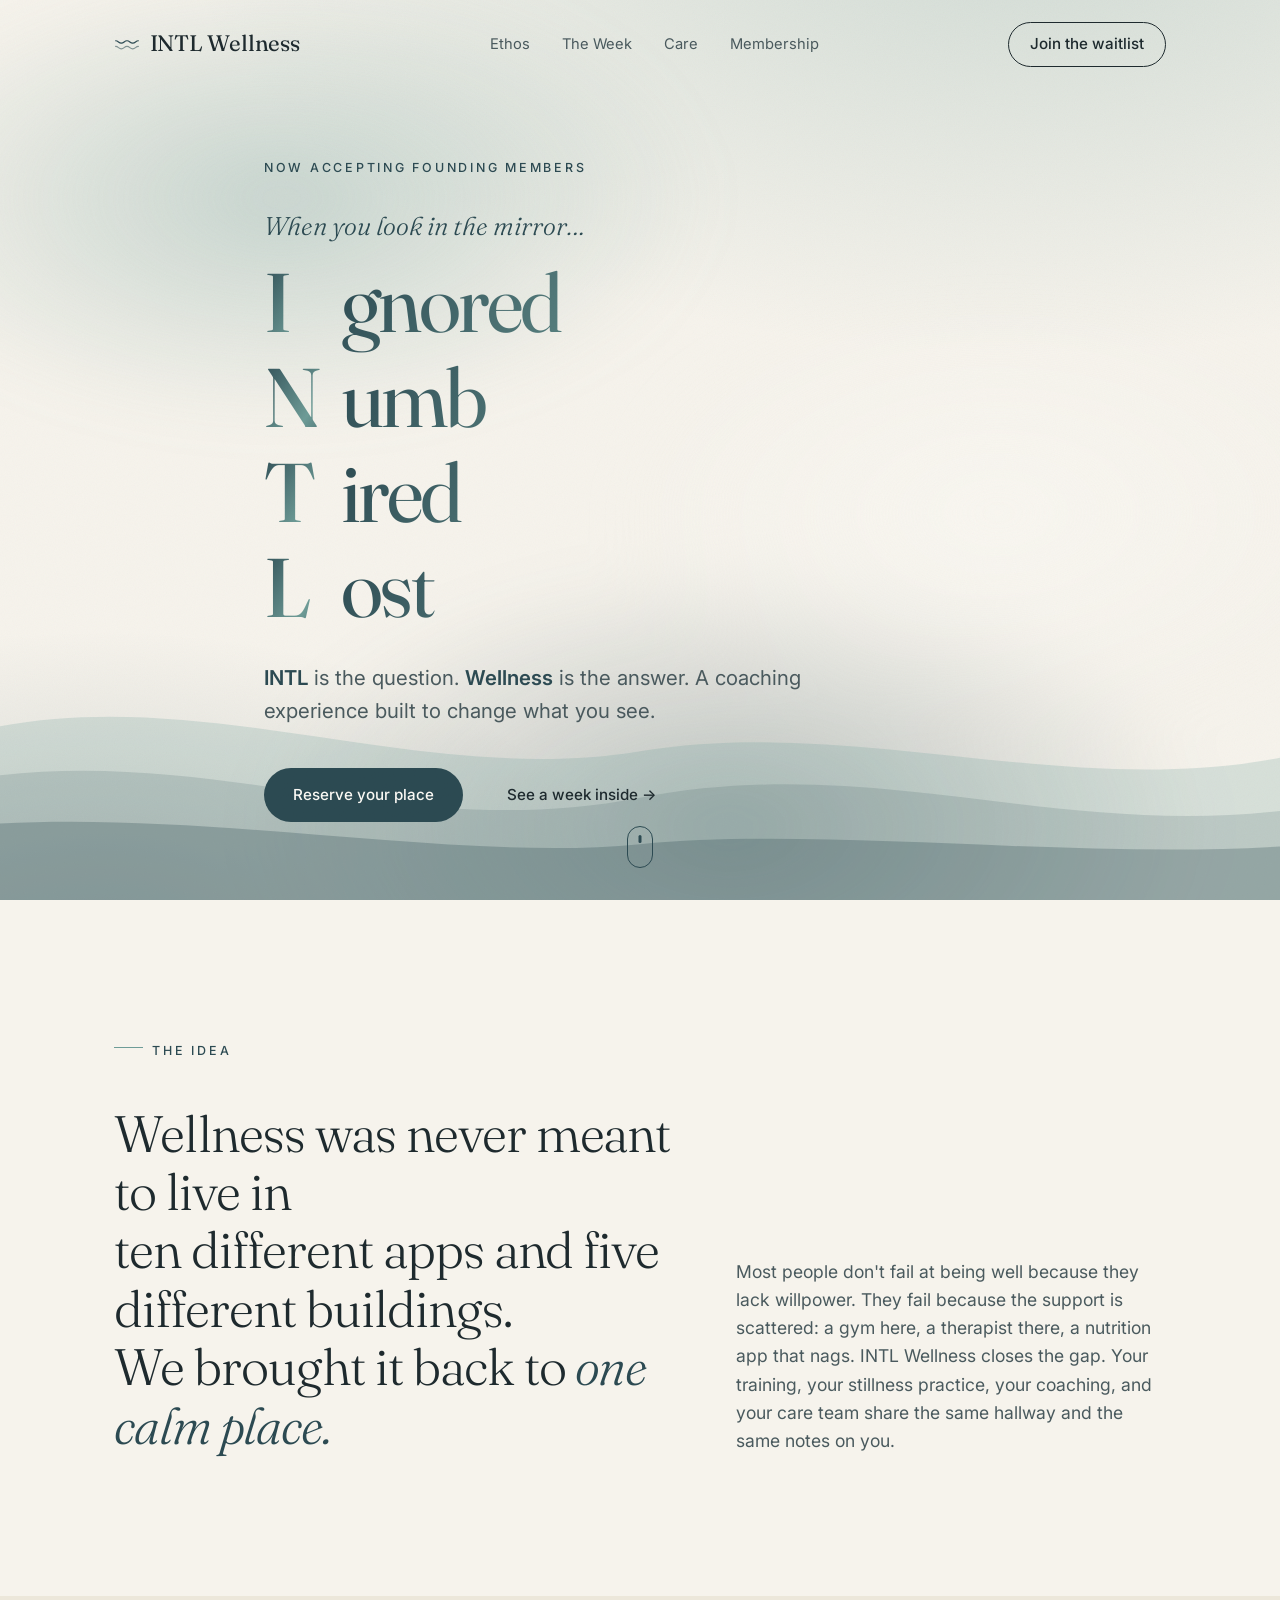
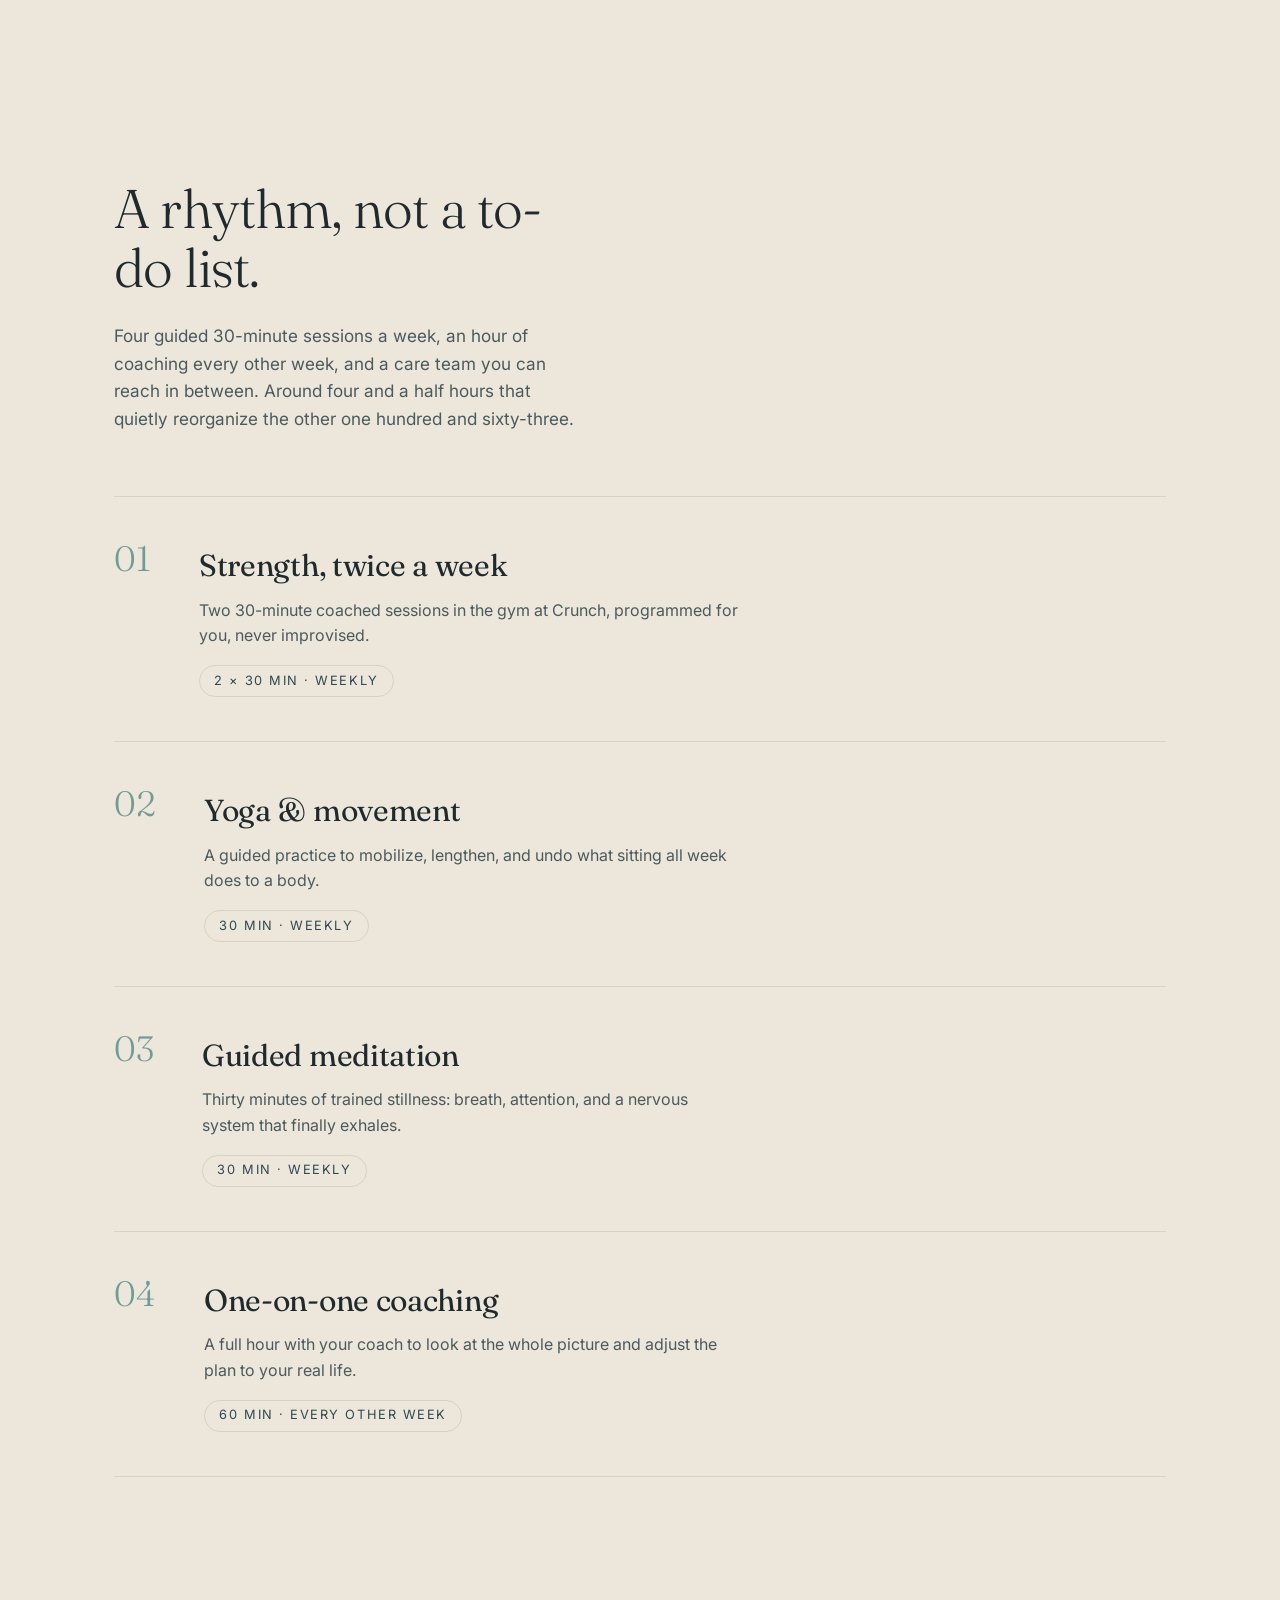
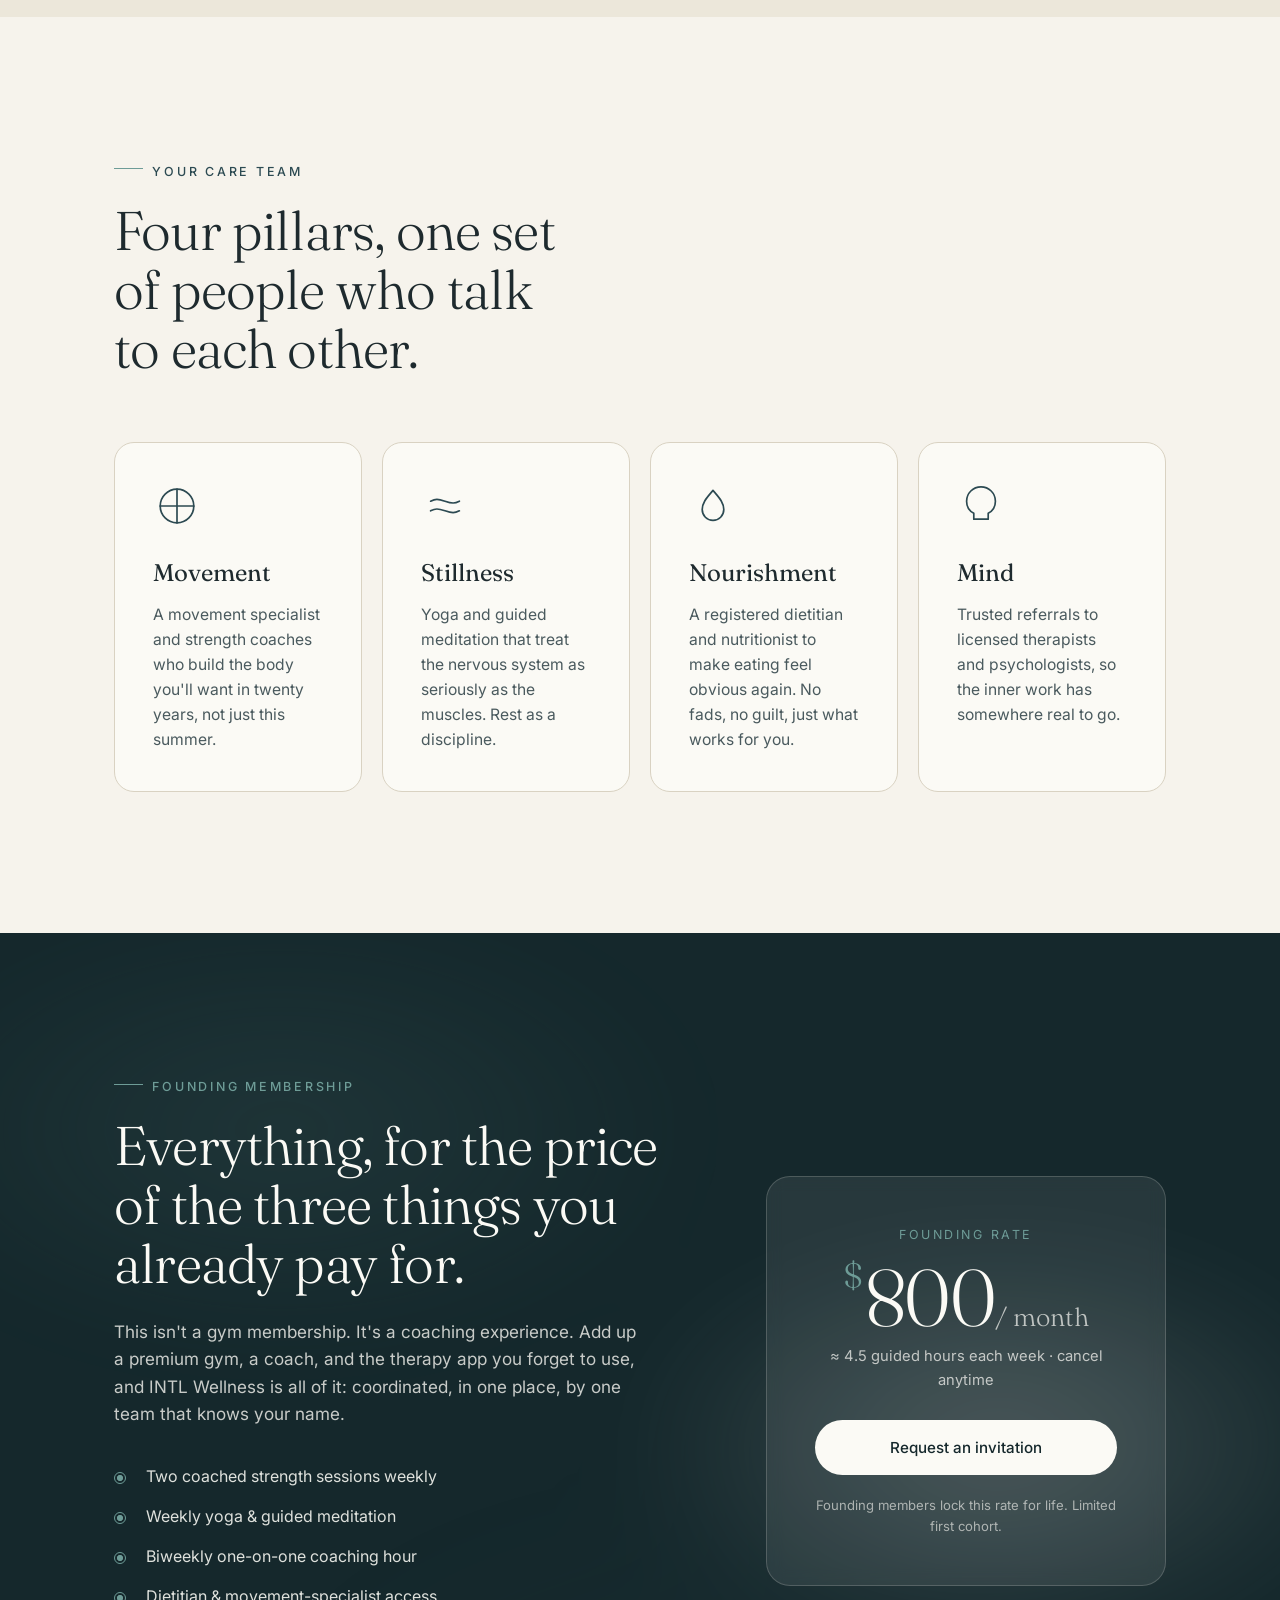
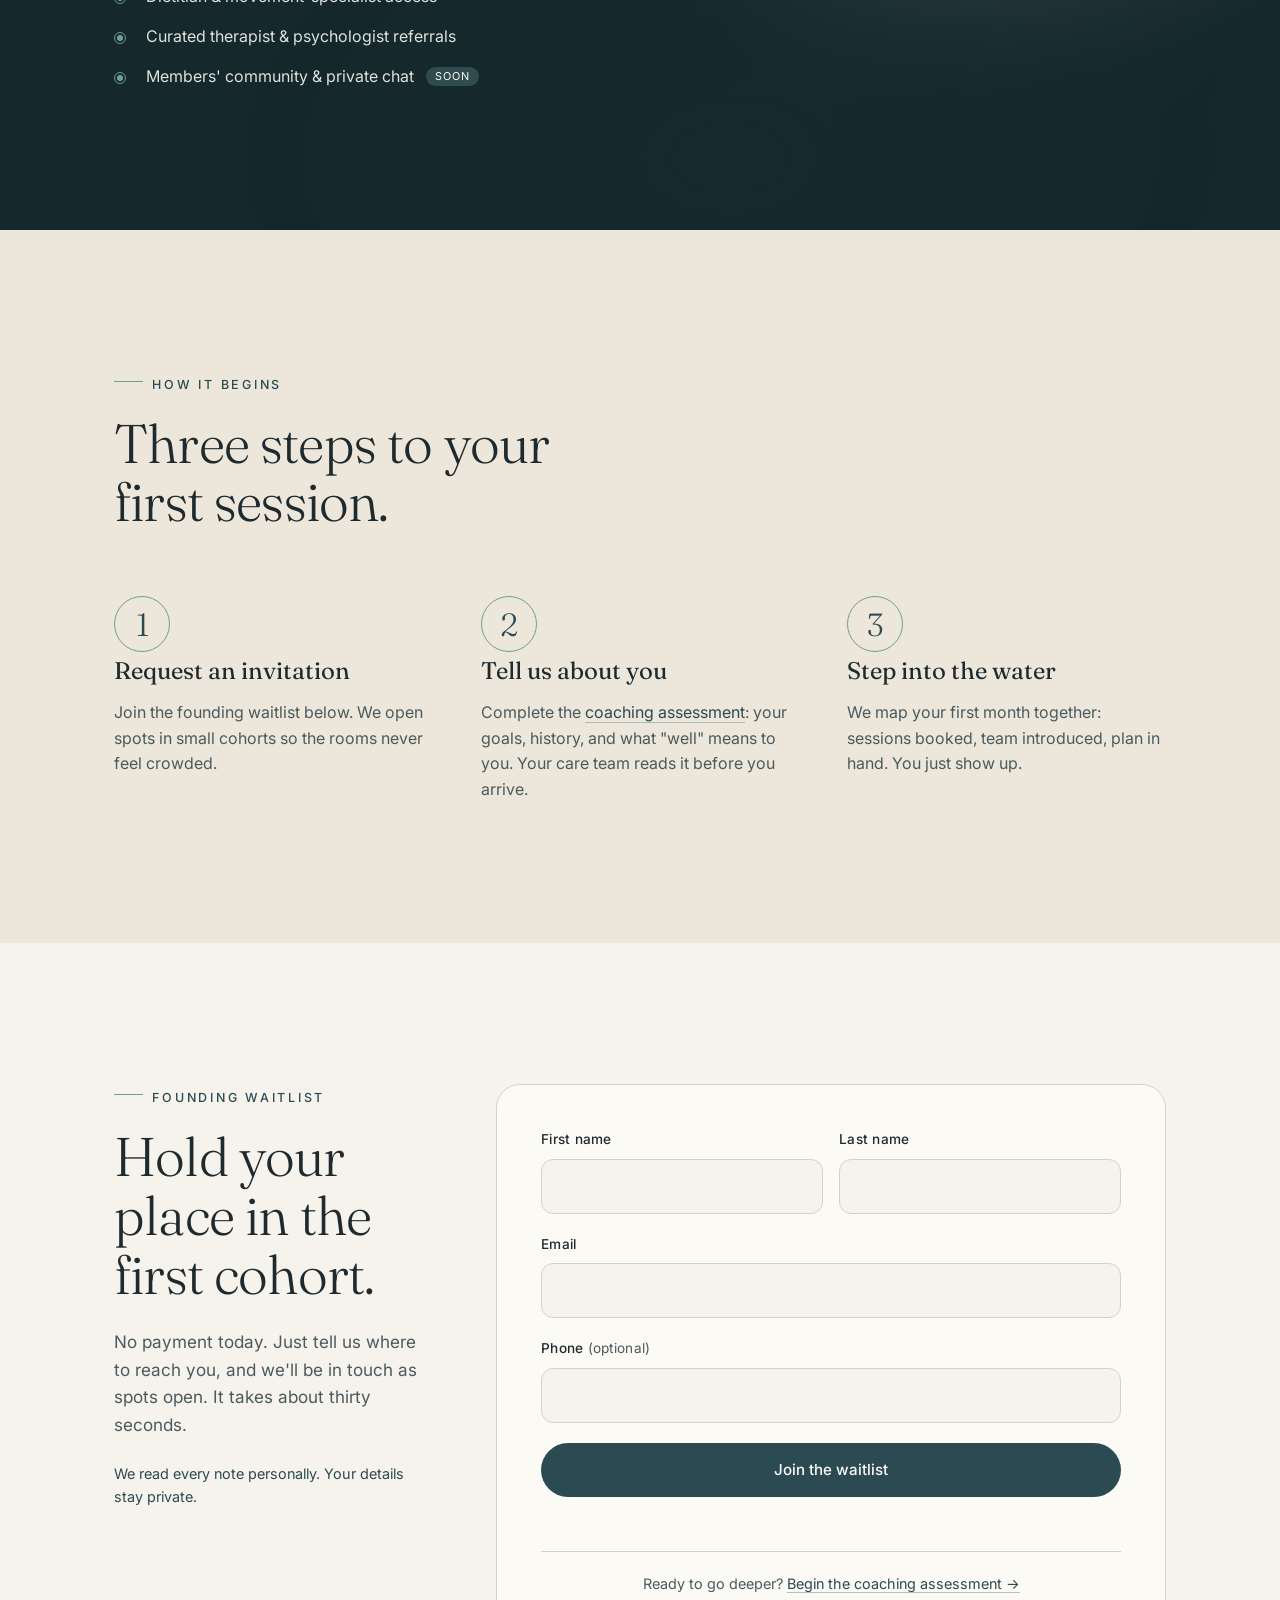
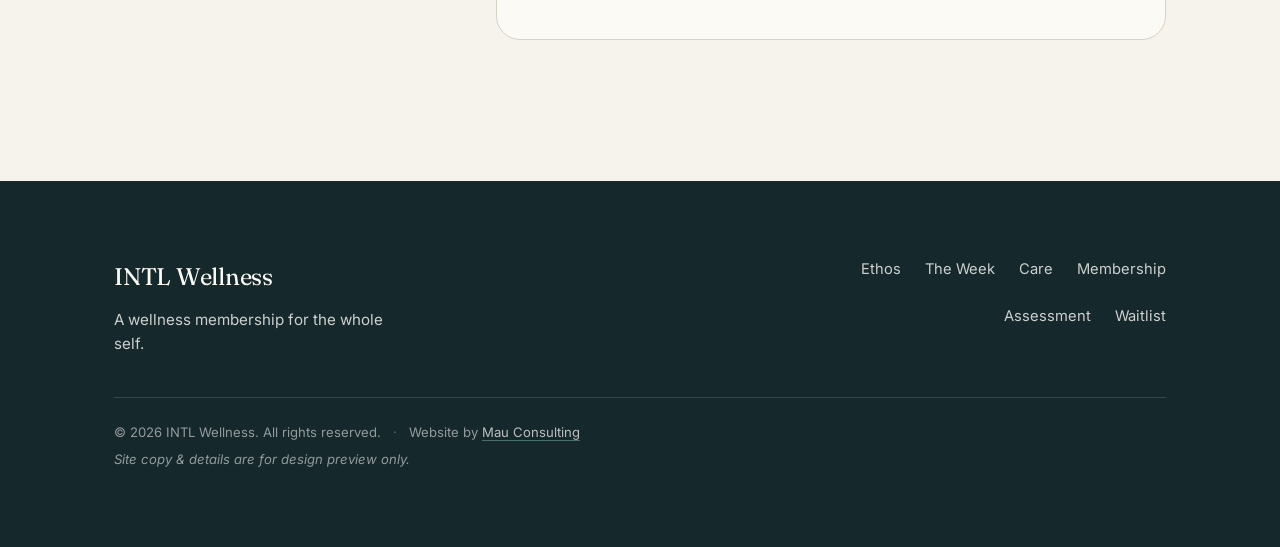
==== index.html @ 126b6f77 "Switch both forms to FormSubmit with CC to Christian (cmbnyc@hotmail.com) - Both forms now deliver t" ====
<!DOCTYPE html>
<html lang="en">
<head>
  <!-- Mark JS as available so the hero can hide its letters before animating
       (no-JS users skip the intro and see the final layout). -->
  <script>document.documentElement.className += " js";</script>
  <meta charset="UTF-8" />
  <meta name="viewport" content="width=device-width, initial-scale=1.0" />
  <title>INTL Wellness · A Coaching Experience for the Whole Self</title>
  <meta name="description" content="INTL Wellness is a members-only coaching experience bringing movement, stillness, nourishment, and mind together under one roof. Now accepting founding members." />

  <!-- Social preview -->
  <meta property="og:title" content="INTL Wellness · A Coaching Experience for the Whole Self" />
  <meta property="og:description" content="A coaching experience for the whole self: movement, stillness, nourishment, and mind, together under one roof. Join the founding member waitlist." />
  <meta property="og:type" content="website" />

  <!-- Fonts: Fraunces (editorial display serif) + Inter (humanist sans) -->
  <link rel="preconnect" href="https://fonts.googleapis.com" />
  <link rel="preconnect" href="https://fonts.gstatic.com" crossorigin />
  <link href="https://fonts.googleapis.com/css2?family=Fraunces:ital,opsz,wght@0,9..144,300;0,9..144,400;0,9..144,500;1,9..144,400&family=Inter:wght@300;400;500;600&display=swap" rel="stylesheet" />

  <link rel="stylesheet" href="assets/css/style.css" />
</head>
<body>
  <!-- Film-grain texture overlay (sits above everything, pointer-events none) -->
  <div class="grain" aria-hidden="true"></div>

  <!-- ───────────────────────────  NAV  ─────────────────────────── -->
  <header class="nav" id="nav">
    <div class="nav__inner">
      <a href="#top" class="wordmark" aria-label="INTL Wellness home">
        <span class="wordmark__mark" aria-hidden="true">
          <svg viewBox="0 0 32 32" width="26" height="26" fill="none">
            <path d="M2 12c3.5 0 3.5 3 7 3s3.5-3 7-3 3.5 3 7 3 3.5-3 7-3" stroke="currentColor" stroke-width="1.4" stroke-linecap="round"/>
            <path d="M2 19c3.5 0 3.5 3 7 3s3.5-3 7-3 3.5 3 7 3 3.5-3 7-3" stroke="currentColor" stroke-width="1.4" stroke-linecap="round" opacity=".55"/>
          </svg>
        </span>
        <span class="wordmark__text">INTL&nbsp;Wellness</span>
      </a>

      <nav class="nav__links" aria-label="Primary">
        <a href="#ethos">Ethos</a>
        <a href="#week">The Week</a>
        <a href="#care">Care</a>
        <a href="#membership">Membership</a>
      </nav>

      <a href="#waitlist" class="btn btn--pill nav__cta">Join the waitlist</a>

      <button class="nav__toggle" id="navToggle" aria-label="Open menu" aria-expanded="false">
        <span></span><span></span>
      </button>
    </div>
  </header>

  <!-- ───────────────────────────  HERO  ─────────────────────────── -->
  <main id="top">
    <section class="hero">
      <div class="hero__art" aria-hidden="true">
        <div class="caustics"></div>
        <svg class="hero__waves" viewBox="0 0 1440 600" preserveAspectRatio="xMidYMax slice">
          <path class="wave wave--1" d="M0,420 C240,360 480,480 720,440 C960,400 1200,500 1440,440 L1440,600 L0,600 Z"/>
          <path class="wave wave--2" d="M0,470 C260,430 460,540 720,490 C980,440 1180,540 1440,500 L1440,600 L0,600 Z"/>
          <path class="wave wave--3" d="M0,520 C240,500 520,560 720,540 C920,520 1220,560 1440,540 L1440,600 L0,600 Z"/>
        </svg>
      </div>

      <div class="hero__content container">
        <p class="eyebrow reveal" data-reveal>Now accepting founding members</p>
        <p class="ac-prompt reveal" data-reveal data-delay="1">When you look in the mirror&hellip;</p>
        <!-- ┌──────────────────────────────────────────────────────────────┐
             │  INTL acronym hero — the brand concept made visible.           │
             │  On load it animates:                                          │
             │    "INTL Wellness" (horizontal) → "Wellness" fades →            │
             │    INTL drops into a column → the rows CYCLE through answers    │
             │    (struggle → who you become) and rest on the last set.       │
             │                                                                │
             │  The words you SEE are the cycling sets in main.js (the        │
             │  `SETS` array). The text below is just the resting/no-JS        │
             │  fallback — keep it matching the LAST set in main.js, and       │
             │  keep each leading .ac-letter span so I·N·T·L stay aligned.     │
             └──────────────────────────────────────────────────────────────┘ -->
        <h1 class="hero__title acronym" aria-label="INTL Wellness">
          <span class="ac-line"><span class="ac-letter">I</span><span class="ac-word">ntentional</span></span>
          <span class="ac-line"><span class="ac-letter">N</span><span class="ac-word">ourished</span></span>
          <span class="ac-line"><span class="ac-letter">T</span><span class="ac-word">ransformed</span></span>
          <span class="ac-line"><span class="ac-letter">L</span><span class="ac-word">imitless</span></span>
          <span class="ac-wellness" aria-hidden="true">Wellness</span>
        </h1>
        <p class="hero__lede reveal" data-reveal data-delay="2">
          <strong>INTL</strong> is the question. <strong>Wellness</strong> is the answer.
          A coaching experience built to change what you see.
        </p>
        <div class="hero__actions reveal" data-reveal data-delay="3">
          <a href="#waitlist" class="btn btn--solid">Reserve your place</a>
          <a href="#week" class="btn btn--ghost">See a week inside →</a>
        </div>
      </div>

      <a href="#ethos" class="hero__scroll" aria-label="Scroll down">
        <span></span>
      </a>
    </section>

    <!-- ───────────────────────────  ETHOS  ─────────────────────────── -->
    <section class="ethos section" id="ethos">
      <div class="container ethos__grid">
        <p class="section-label reveal" data-reveal>The idea</p>
        <h2 class="ethos__statement">
          <span class="reveal" data-reveal>Wellness was never meant to live in</span>
          <span class="reveal" data-reveal data-delay="1">ten different apps and five different buildings.</span>
          <span class="reveal" data-reveal data-delay="2">We brought it back to <em>one calm place.</em></span>
        </h2>
        <p class="ethos__body reveal" data-reveal data-delay="3">
          Most people don't fail at being well because they lack willpower. They fail
          because the support is scattered: a gym here, a therapist there, a nutrition
          app that nags. INTL Wellness closes the gap. Your training, your stillness practice,
          your coaching, and your care team share the same hallway and the same notes on you.
        </p>
      </div>
    </section>

    <!-- ───────────────────────────  THE WEEK  ─────────────────────────── -->
    <section class="week section" id="week">
      <div class="container">
        <div class="section-head">
          <p class="section-label reveal" data-reveal>A week at INTL Wellness</p>
          <h2 class="section-title reveal" data-reveal data-delay="1">
            A rhythm, not a to-do list.
          </h2>
          <p class="section-intro reveal" data-reveal data-delay="2">
            Four guided 30-minute sessions a week, an hour of coaching every other week,
            and a care team you can reach in between. Around four and a half hours that
            quietly reorganize the other one hundred and sixty-three.
          </p>
        </div>

        <ol class="cadence">
          <li class="cadence__item reveal" data-reveal>
            <span class="cadence__num">01</span>
            <div>
              <h3>Strength, twice a week</h3>
              <p>Two 30-minute coached sessions in the gym at Crunch, programmed for you, never improvised.</p>
              <span class="cadence__meta">2 × 30 min · weekly</span>
            </div>
          </li>
          <li class="cadence__item reveal" data-reveal data-delay="1">
            <span class="cadence__num">02</span>
            <div>
              <h3>Yoga &amp; movement</h3>
              <p>A guided practice to mobilize, lengthen, and undo what sitting all week does to a body.</p>
              <span class="cadence__meta">30 min · weekly</span>
            </div>
          </li>
          <li class="cadence__item reveal" data-reveal data-delay="2">
            <span class="cadence__num">03</span>
            <div>
              <h3>Guided meditation</h3>
              <p>Thirty minutes of trained stillness: breath, attention, and a nervous system that finally exhales.</p>
              <span class="cadence__meta">30 min · weekly</span>
            </div>
          </li>
          <li class="cadence__item reveal" data-reveal data-delay="3">
            <span class="cadence__num">04</span>
            <div>
              <h3>One-on-one coaching</h3>
              <p>A full hour with your coach to look at the whole picture and adjust the plan to your real life.</p>
              <span class="cadence__meta">60 min · every other week</span>
            </div>
          </li>
        </ol>
      </div>
    </section>

    <!-- ───────────────────────────  THE CARE TEAM (Pillars) ─────────────────────────── -->
    <section class="care section" id="care">
      <div class="container">
        <div class="section-head">
          <p class="section-label reveal" data-reveal>Your care team</p>
          <h2 class="section-title reveal" data-reveal data-delay="1">
            Four pillars, one set of people who talk to each other.
          </h2>
        </div>

        <div class="pillars">
          <article class="pillar reveal" data-reveal>
            <div class="pillar__icon" aria-hidden="true">
              <svg viewBox="0 0 40 40"><circle cx="20" cy="20" r="14"/><path d="M20 6v28M6 20h28"/></svg>
            </div>
            <h3>Movement</h3>
            <p>A movement specialist and strength coaches who build the body you'll want in twenty years, not just this summer.</p>
          </article>

          <article class="pillar reveal" data-reveal data-delay="1">
            <div class="pillar__icon" aria-hidden="true">
              <svg viewBox="0 0 40 40"><path d="M8 24c4-2 6-2 12 0s8 2 12 0M8 16c4-2 6-2 12 0s8 2 12 0"/></svg>
            </div>
            <h3>Stillness</h3>
            <p>Yoga and guided meditation that treat the nervous system as seriously as the muscles. Rest as a discipline.</p>
          </article>

          <article class="pillar reveal" data-reveal data-delay="2">
            <div class="pillar__icon" aria-hidden="true">
              <svg viewBox="0 0 40 40"><path d="M20 7c5 6 9 10 9 16a9 9 0 11-18 0c0-6 4-10 9-16z"/></svg>
            </div>
            <h3>Nourishment</h3>
            <p>A registered dietitian and nutritionist to make eating feel obvious again. No fads, no guilt, just what works for you.</p>
          </article>

          <article class="pillar reveal" data-reveal data-delay="3">
            <div class="pillar__icon" aria-hidden="true">
              <svg viewBox="0 0 40 40"><path d="M14 26c-4-2-6-6-6-10a12 12 0 0124 0c0 4-2 8-6 10v5H14z"/></svg>
            </div>
            <h3>Mind</h3>
            <p>Trusted referrals to licensed therapists and psychologists, so the inner work has somewhere real to go.</p>
          </article>
        </div>
      </div>
    </section>

    <!-- ───────────────────────────  MEMBERSHIP  ─────────────────────────── -->
    <section class="membership section" id="membership">
      <div class="membership__art" aria-hidden="true"><div class="caustics caustics--soft"></div></div>
      <div class="container membership__grid">
        <div class="membership__copy">
          <p class="section-label reveal" data-reveal>Founding membership</p>
          <h2 class="section-title section-title--light reveal" data-reveal data-delay="1">
            Everything, for the price of the three things you already pay for.
          </h2>
          <p class="membership__intro reveal" data-reveal data-delay="2">
            This isn't a gym membership. It's a coaching experience. Add up a premium
            gym, a coach, and the therapy app you forget to use, and INTL Wellness is
            all of it: coordinated, in one place, by one team that knows your name.
          </p>
          <ul class="membership__list">
            <li class="reveal" data-reveal>Two coached strength sessions weekly</li>
            <li class="reveal" data-reveal data-delay="1">Weekly yoga &amp; guided meditation</li>
            <li class="reveal" data-reveal data-delay="2">Biweekly one-on-one coaching hour</li>
            <li class="reveal" data-reveal data-delay="3">Dietitian &amp; movement-specialist access</li>
            <li class="reveal" data-reveal data-delay="4">Curated therapist &amp; psychologist referrals</li>
            <li class="reveal" data-reveal data-delay="5">Members' community &amp; private chat <span class="soon">soon</span></li>
          </ul>
        </div>

        <aside class="price-card reveal" data-reveal data-delay="2">
          <p class="price-card__tag">Founding rate</p>
          <p class="price-card__amount"><span>$</span>800<span class="price-card__per">/ month</span></p>
          <p class="price-card__sub">≈ 4.5 guided hours each week · cancel anytime</p>
          <a href="#waitlist" class="btn btn--solid btn--block">Request an invitation</a>
          <p class="price-card__note">Founding members lock this rate for life. Limited first cohort.</p>
        </aside>
      </div>
    </section>

    <!-- ───────────────────────────  HOW IT WORKS  ─────────────────────────── -->
    <section class="how section">
      <div class="container">
        <div class="section-head">
          <p class="section-label reveal" data-reveal>How it begins</p>
          <h2 class="section-title reveal" data-reveal data-delay="1">Three steps to your first session.</h2>
        </div>
        <div class="steps">
          <div class="step reveal" data-reveal>
            <span class="step__num">1</span>
            <h3>Request an invitation</h3>
            <p>Join the founding waitlist below. We open spots in small cohorts so the rooms never feel crowded.</p>
          </div>
          <div class="step reveal" data-reveal data-delay="1">
            <span class="step__num">2</span>
            <h3>Tell us about you</h3>
            <p>Complete the <a href="intake.html" class="inline-link">coaching assessment</a>: your goals, history, and what "well" means to you. Your care team reads it before you arrive.</p>
          </div>
          <div class="step reveal" data-reveal data-delay="2">
            <span class="step__num">3</span>
            <h3>Step into the water</h3>
            <p>We map your first month together: sessions booked, team introduced, plan in hand. You just show up.</p>
          </div>
        </div>
      </div>
    </section>

    <!-- ───────────────────────────  WAITLIST  ─────────────────────────── -->
    <section class="waitlist section" id="waitlist">
      <div class="container waitlist__grid">
        <div class="waitlist__copy">
          <p class="section-label reveal" data-reveal>Founding waitlist</p>
          <h2 class="section-title reveal" data-reveal data-delay="1">Hold your place in the first cohort.</h2>
          <p class="waitlist__intro reveal" data-reveal data-delay="2">
            No payment today. Just tell us where to reach you, and we'll be in touch
            as spots open. It takes about thirty seconds.
          </p>
          <p class="waitlist__assurance reveal" data-reveal data-delay="3">
            We read every note personally. Your details stay private.
          </p>
        </div>

        <form class="form reveal" id="waitlistForm" data-reveal data-delay="1"
              action="https://formsubmit.co/ajax/william.mau@gmail.com" method="POST" novalidate>
          <input type="hidden" name="_subject" value="New INTL Wellness founding-waitlist signup" />
          <input type="hidden" name="_cc" value="cmbnyc@hotmail.com" />
          <input type="hidden" name="_template" value="table" />
          <input type="hidden" name="_captcha" value="false" />
          <!-- Honeypot: bots fill this, humans don't. FormSubmit drops it. -->
          <input type="text" name="_honey" tabindex="-1" autocomplete="off" aria-hidden="true"
                 style="position:absolute;left:-9999px;opacity:0;height:0;width:0;" />
          <div class="form__row">
            <div class="field">
              <label for="firstName">First name</label>
              <input type="text" id="firstName" name="firstName" autocomplete="given-name" required />
            </div>
            <div class="field">
              <label for="lastName">Last name</label>
              <input type="text" id="lastName" name="lastName" autocomplete="family-name" required />
            </div>
          </div>
          <div class="field">
            <label for="email">Email</label>
            <input type="email" id="email" name="email" autocomplete="email" required />
          </div>
          <div class="field">
            <label for="phone">Phone <span class="optional">(optional)</span></label>
            <input type="tel" id="phone" name="phone" autocomplete="tel" />
          </div>
          <button type="submit" class="btn btn--solid btn--block">Join the waitlist</button>
          <p class="form__status" id="formStatus" role="status" aria-live="polite"></p>
          <p class="waitlist__next">
            Ready to go deeper? <a href="intake.html" class="inline-link">Begin the coaching assessment →</a>
          </p>
        </form>
      </div>
    </section>
  </main>

  <!-- ───────────────────────────  FOOTER  ─────────────────────────── -->
  <footer class="footer">
    <div class="container footer__inner">
      <div class="footer__brand">
        <span class="wordmark wordmark--footer">
          <span class="wordmark__text">INTL&nbsp;Wellness</span>
        </span>
        <p>A wellness membership for the whole self.</p>
      </div>
      <nav class="footer__nav" aria-label="Footer">
        <a href="#ethos">Ethos</a>
        <a href="#week">The Week</a>
        <a href="#care">Care</a>
        <a href="#membership">Membership</a>
        <a href="intake.html">Assessment</a>
        <a href="#waitlist">Waitlist</a>
      </nav>
      <div class="footer__meta">
        <p>© <span id="year"></span> INTL Wellness. All rights reserved.
          <span class="footer__sep">·</span>
          Website by <a href="https://mauops.com" class="footer__credit" target="_blank" rel="noopener">Mau Consulting</a></p>
        <p class="footer__fineprint">Site copy &amp; details are for design preview only.</p>
      </div>
    </div>
  </footer>

  <script src="assets/js/main.js"></script>
</body>
</html>
---- assets/css/style.css ----
/* ============================================================
   INTL WELLNESS — Coastal calm
   Hand-built. No framework. Edit freely.
   ============================================================ */

/* ----------  Design tokens  ---------- */
:root {
  /* Palette */
  --sand:       #F6F3EC;  /* page background — warm sand   */
  --sand-deep:  #ECE7DA;  /* alt section background        */
  --paper:      #FBFAF5;  /* cards / light surfaces        */
  --ink:        #1E2A2E;  /* primary text — deep slate     */
  --ink-soft:   #4A5A5E;  /* secondary text                */
  --sea:        #6E9C97;  /* sea glass — accent            */
  --sea-deep:   #2C4A52;  /* deep water                    */
  --sea-ink:    #15282C;  /* deepest water (dark sections) */
  --line:       #D9D2C2;  /* hairline borders              */

  /* Type */
  --display: "Fraunces", Georgia, "Times New Roman", serif;
  --sans: "Inter", -apple-system, BlinkMacSystemFont, "Segoe UI", sans-serif;

  /* Rhythm */
  --container: 1180px;
  --gutter: clamp(1.25rem, 5vw, 4rem);
  --section-y: clamp(5rem, 11vw, 9.5rem);

  /* Motion */
  --ease: cubic-bezier(0.22, 1, 0.36, 1);
}

/* ----------  Reset  ---------- */
*, *::before, *::after { box-sizing: border-box; }
* { margin: 0; }
html { scroll-behavior: smooth; -webkit-text-size-adjust: 100%; }
@media (prefers-reduced-motion: reduce) {
  html { scroll-behavior: auto; }
  *, *::before, *::after { animation-duration: .001ms !important; transition-duration: .001ms !important; }
}

body {
  font-family: var(--sans);
  background: var(--sand);
  color: var(--ink);
  line-height: 1.6;
  font-weight: 400;
  -webkit-font-smoothing: antialiased;
  text-rendering: optimizeLegibility;
  overflow-x: hidden;
}

img, svg { display: block; max-width: 100%; }
a { color: inherit; text-decoration: none; }
ul, ol { list-style: none; padding: 0; }
button { font: inherit; cursor: pointer; border: none; background: none; color: inherit; }

/* ----------  Film-grain overlay (kills the flat "AI" look)  ---------- */
.grain {
  position: fixed;
  inset: 0;
  z-index: 9999;
  pointer-events: none;
  opacity: 0.04;
  mix-blend-mode: multiply;
  background-image: url("data:image/svg+xml,%3Csvg xmlns='http://www.w3.org/2000/svg' width='160' height='160'%3E%3Cfilter id='n'%3E%3CfeTurbulence type='fractalNoise' baseFrequency='0.9' numOctaves='2' stitchTiles='stitch'/%3E%3C/filter%3E%3Crect width='100%25' height='100%25' filter='url(%23n)'/%3E%3C/svg%3E");
}

/* ----------  Layout primitives  ---------- */
.container {
  width: 100%;
  max-width: var(--container);
  margin-inline: auto;
  padding-inline: var(--gutter);
}
.section { padding-block: var(--section-y); }

.eyebrow, .section-label {
  font-size: 0.78rem;
  letter-spacing: 0.22em;
  text-transform: uppercase;
  font-weight: 500;
  color: var(--sea-deep);
}
.section-label { display: inline-block; margin-bottom: 1.25rem; position: relative; padding-left: 2.4rem; }
.section-label::before {
  content: ""; position: absolute; left: 0; top: 0.5em;
  width: 1.8rem; height: 1px; background: var(--sea);
}

.section-head { max-width: 46ch; margin-bottom: clamp(2.5rem, 5vw, 4rem); }
.section-title {
  font-family: var(--display);
  font-weight: 300;
  font-size: clamp(2rem, 4.6vw, 3.4rem);
  line-height: 1.08;
  letter-spacing: -0.015em;
}
.section-title--light { color: var(--paper); }
.section-intro { margin-top: 1.5rem; font-size: 1.075rem; color: var(--ink-soft); max-width: 52ch; }

em { font-style: italic; }

/* ----------  Buttons  ---------- */
.btn {
  display: inline-flex; align-items: center; justify-content: center;
  gap: 0.5rem;
  font-size: 0.95rem; font-weight: 500;
  padding: 0.95rem 1.8rem;
  border-radius: 100px;
  transition: transform .35s var(--ease), background-color .35s var(--ease), color .35s var(--ease), border-color .35s var(--ease);
  white-space: nowrap;
}
.btn--solid { background: var(--sea-deep); color: var(--paper); }
.btn--solid:hover { background: var(--ink); transform: translateY(-2px); }
.btn--ghost { color: var(--ink); }
.btn--ghost:hover { color: var(--sea-deep); transform: translateX(3px); }
.btn--pill { border: 1px solid var(--ink); padding: 0.6rem 1.3rem; }
.btn--pill:hover { background: var(--ink); color: var(--paper); }
.btn--block { width: 100%; }

/* ============================================================
   NAV
   ============================================================ */
.nav {
  position: fixed; top: 0; left: 0; right: 0; z-index: 100;
  transition: background-color .4s var(--ease), box-shadow .4s var(--ease), padding .4s var(--ease);
  padding-block: 0.4rem;
}
.nav__inner {
  max-width: var(--container); margin-inline: auto;
  padding-inline: var(--gutter);
  display: flex; align-items: center; justify-content: space-between;
  height: 76px;
}
.nav.is-scrolled {
  background: color-mix(in srgb, var(--sand) 88%, transparent);
  backdrop-filter: blur(14px);
  -webkit-backdrop-filter: blur(14px);
  box-shadow: 0 1px 0 var(--line);
}

.wordmark { display: inline-flex; align-items: center; gap: 0.6rem; }
.wordmark__mark { color: var(--sea-deep); display: inline-flex; }
.wordmark__text {
  font-family: var(--display); font-weight: 400;
  font-size: 1.4rem; letter-spacing: -0.01em;
}

.nav__links { display: flex; gap: 2rem; }
.nav__links a {
  font-size: 0.92rem; color: var(--ink-soft); position: relative; padding-block: 0.3rem;
  transition: color .3s var(--ease);
}
.nav__links a::after {
  content: ""; position: absolute; left: 0; bottom: 0; height: 1px; width: 0;
  background: var(--sea-deep); transition: width .35s var(--ease);
}
.nav__links a:hover { color: var(--ink); }
.nav__links a:hover::after { width: 100%; }

.nav__toggle { display: none; flex-direction: column; gap: 5px; padding: 8px; }
.nav__toggle span { width: 24px; height: 1.5px; background: var(--ink); transition: transform .35s var(--ease), opacity .3s; }
.nav__toggle[aria-expanded="true"] span:first-child { transform: translateY(6.5px) rotate(45deg); }
.nav__toggle[aria-expanded="true"] span:last-child { transform: translateY(-6.5px) rotate(-45deg); }

/* ============================================================
   HERO
   ============================================================ */
.hero {
  position: relative;
  min-height: 100svh;
  display: flex; align-items: center;
  padding-top: 76px;
  overflow: hidden;
  background:
    radial-gradient(120% 90% at 80% -10%, color-mix(in srgb, var(--sea) 28%, transparent), transparent 55%),
    radial-gradient(90% 80% at 8% 110%, color-mix(in srgb, var(--sea-deep) 22%, transparent), transparent 50%),
    var(--sand);
}
.hero__art { position: absolute; inset: 0; z-index: 0; }
.hero__waves { position: absolute; bottom: 0; left: 0; width: 100%; height: 62%; }
.wave { opacity: 0.5; }
.wave--1 { fill: color-mix(in srgb, var(--sea) 45%, transparent); animation: drift 14s ease-in-out infinite alternate; }
.wave--2 { fill: color-mix(in srgb, var(--sea-deep) 30%, transparent); animation: drift 18s ease-in-out infinite alternate-reverse; }
.wave--3 { fill: color-mix(in srgb, var(--sea-deep) 55%, transparent); animation: drift 22s ease-in-out infinite alternate; }
@keyframes drift { from { transform: translateX(-2%); } to { transform: translateX(2%); } }

/* caustics = shifting water-light gradient */
.caustics {
  position: absolute; inset: -20%;
  background:
    radial-gradient(40% 30% at 30% 30%, color-mix(in srgb, var(--sea) 35%, transparent), transparent 60%),
    radial-gradient(35% 28% at 70% 55%, color-mix(in srgb, var(--paper) 50%, transparent), transparent 60%),
    radial-gradient(45% 35% at 55% 80%, color-mix(in srgb, var(--sea-deep) 30%, transparent), transparent 60%);
  filter: blur(30px);
  animation: caustics 24s ease-in-out infinite alternate;
}
@keyframes caustics {
  from { transform: translate(-3%, -2%) scale(1.05); }
  to   { transform: translate(3%, 2%) scale(1.12); }
}

.hero__content { position: relative; z-index: 2; max-width: 880px; }
.hero .eyebrow { display: inline-block; margin-bottom: 1.75rem; }
.hero__title {
  font-family: var(--display); font-weight: 300;
  letter-spacing: -0.03em;
}

/* INTL acronym lockup.
   Sequence (driven by main.js): the four letters + "Wellness" appear as a
   horizontal wordmark → "Wellness" fades → INTL drops into a vertical column
   → the four words flood in beside each letter. */
.acronym {
  position: relative;                 /* positioning context for "Wellness" */
  display: grid;
  gap: 0.02em;
  font-size: clamp(2.5rem, 7.5vw, 5.2rem);
  line-height: 1.12;
}
.ac-line {
  display: grid;
  grid-template-columns: 0.92em 1fr;   /* fixed initial column → capitals share a left edge */
  align-items: baseline;
}

/* Clean static sea-tone gradient fill (no motion, no filter) */
.ac-letter, .ac-word, .ac-wellness {
  font-style: normal; font-weight: 400;
  background-image: linear-gradient(125deg, var(--sea-deep), var(--sea) 58%, var(--sea-deep));
  -webkit-background-clip: text;
  background-clip: text;
  -webkit-text-fill-color: transparent;
  color: transparent;
  /* Extend the text clip-box downward so descenders (g, p, y) aren't cut. */
  padding-bottom: 0.16em;
  margin-bottom: -0.16em;
}
.ac-letter  { font-weight: 500; }      /* initials a touch heavier so I·N·T·L lead */
.ac-wellness {
  position: absolute; left: 0; top: 0;
  white-space: nowrap; font-weight: 300;
  pointer-events: none;
}

/* Hidden before the JS sequence runs (only when JS is on, to avoid a flash).
   No-JS / unsupported browsers fall through to the static final layout. */
.js .ac-letter, .js .ac-word, .js .ac-wellness { opacity: 0; }

@media (prefers-reduced-motion: reduce) {
  .js .ac-letter, .js .ac-word { opacity: 1; }
  .ac-wellness { display: none; }
}
/* "When you look in the mirror…" — frames the acronym as a question */
.ac-prompt {
  font-family: var(--display); font-style: italic; font-weight: 300;
  font-size: clamp(1.15rem, 2vw, 1.6rem);
  color: var(--sea-deep);
  margin-bottom: 0.6rem;
}

.hero__lede {
  margin-top: 1.75rem; max-width: 46ch;
  font-size: clamp(1.05rem, 1.6vw, 1.3rem); color: var(--ink-soft);
}
.hero__lede strong { color: var(--sea-deep); font-weight: 600; }
.hero__actions { margin-top: 2.5rem; display: flex; gap: 1rem; flex-wrap: wrap; align-items: center; }

.hero__scroll {
  position: absolute; bottom: 2rem; left: 50%; transform: translateX(-50%);
  z-index: 2; width: 26px; height: 42px; border: 1.5px solid var(--sea-deep);
  border-radius: 100px;
}
.hero__scroll span {
  position: absolute; top: 8px; left: 50%; width: 3px; height: 8px; border-radius: 3px;
  background: var(--sea-deep); transform: translateX(-50%);
  animation: scrolldot 1.8s var(--ease) infinite;
}
@keyframes scrolldot { 0% { opacity: 0; top: 8px; } 40% { opacity: 1; } 80% { opacity: 0; top: 24px; } 100% { opacity: 0; } }

/* ============================================================
   ETHOS
   ============================================================ */
.ethos { background: var(--sand); }
.ethos__grid { display: grid; grid-template-columns: 1fr; gap: 1.5rem; }
.ethos__statement {
  font-family: var(--display); font-weight: 300;
  font-size: clamp(1.8rem, 4.4vw, 3.2rem);
  line-height: 1.14; letter-spacing: -0.02em;
  max-width: 18ch;
}
.ethos__statement span { display: block; }
.ethos__statement em { color: var(--sea-deep); }
.ethos__body {
  font-size: 1.1rem; color: var(--ink-soft); max-width: 56ch;
  margin-top: 1rem; justify-self: end; max-width: 50ch;
}
@media (min-width: 900px) {
  .ethos__grid { grid-template-columns: 1.3fr 1fr; align-items: end; column-gap: 4rem; }
  .ethos__statement { grid-column: 1; }
  .section-label { grid-column: 1 / -1; }
  .ethos__body { grid-column: 2; margin-top: 0; }
}

/* ============================================================
   THE WEEK — cadence
   ============================================================ */
.week { background: var(--sand-deep); }
.cadence { display: grid; gap: 0; border-top: 1px solid var(--line); }
.cadence__item {
  display: grid; grid-template-columns: auto 1fr; gap: clamp(1rem, 4vw, 3rem);
  align-items: start;
  padding-block: clamp(1.75rem, 3.5vw, 2.75rem);
  border-bottom: 1px solid var(--line);
}
.cadence__num {
  font-family: var(--display); font-size: clamp(1.4rem, 3vw, 2.2rem);
  font-weight: 300; color: var(--sea); line-height: 1;
}
.cadence__item h3 { font-family: var(--display); font-weight: 400; font-size: clamp(1.3rem, 2.6vw, 1.9rem); letter-spacing: -0.01em; }
.cadence__item p { margin-top: 0.5rem; color: var(--ink-soft); max-width: 54ch; }
.cadence__meta {
  display: inline-block; margin-top: 1rem; font-size: 0.8rem; letter-spacing: 0.12em;
  text-transform: uppercase; color: var(--sea-deep);
  border: 1px solid var(--line); border-radius: 100px; padding: 0.3rem 0.9rem;
}

/* ============================================================
   CARE — pillars
   ============================================================ */
.care { background: var(--sand); }
.pillars { display: grid; grid-template-columns: repeat(auto-fit, minmax(230px, 1fr)); gap: 1.25rem; }
.pillar {
  background: var(--paper); border: 1px solid var(--line); border-radius: 20px;
  padding: clamp(1.75rem, 3vw, 2.5rem);
  transition: transform .45s var(--ease), box-shadow .45s var(--ease), border-color .45s var(--ease);
}
.pillar:hover { transform: translateY(-6px); box-shadow: 0 24px 50px -28px rgba(21,40,44,.4); border-color: var(--sea); }
.pillar__icon { width: 48px; height: 48px; margin-bottom: 1.5rem; color: var(--sea-deep); }
.pillar__icon svg { width: 100%; height: 100%; fill: none; stroke: currentColor; stroke-width: 1.4; stroke-linecap: round; stroke-linejoin: round; }
.pillar h3 { font-family: var(--display); font-weight: 400; font-size: 1.5rem; margin-bottom: 0.6rem; }
.pillar p { color: var(--ink-soft); font-size: 0.98rem; }

/* ============================================================
   MEMBERSHIP — dark water section
   ============================================================ */
.membership { position: relative; background: var(--sea-ink); color: var(--paper); overflow: hidden; }
.membership__art { position: absolute; inset: 0; z-index: 0; opacity: 0.5; }
.caustics--soft { filter: blur(50px); opacity: 0.7; }
.membership__grid {
  position: relative; z-index: 1;
  display: grid; grid-template-columns: 1fr; gap: clamp(2.5rem, 5vw, 4.5rem); align-items: center;
}
.membership__intro { color: color-mix(in srgb, var(--paper) 78%, transparent); margin-top: 1.5rem; max-width: 48ch; font-size: 1.075rem; }
.membership .section-label { color: var(--sea); }
.membership .section-label::before { background: var(--sea); }
.membership__list { margin-top: 2.25rem; display: grid; gap: 0.9rem; }
.membership__list li {
  position: relative; padding-left: 2rem; color: color-mix(in srgb, var(--paper) 88%, transparent);
}
.membership__list li::before {
  content: ""; position: absolute; left: 0; top: 0.55em; width: 12px; height: 12px;
  border-radius: 50%; border: 1px solid var(--sea);
  background: radial-gradient(circle, var(--sea) 40%, transparent 45%);
}
.soon {
  font-size: 0.68rem; letter-spacing: 0.1em; text-transform: uppercase;
  background: color-mix(in srgb, var(--sea) 30%, transparent); color: var(--paper);
  padding: 0.15rem 0.55rem; border-radius: 100px; margin-left: 0.5rem; vertical-align: middle;
}

.price-card {
  background: color-mix(in srgb, var(--paper) 8%, transparent);
  border: 1px solid color-mix(in srgb, var(--paper) 18%, transparent);
  backdrop-filter: blur(8px); -webkit-backdrop-filter: blur(8px);
  border-radius: 24px; padding: clamp(2rem, 4vw, 3rem); text-align: center;
}
.price-card__tag { font-size: 0.78rem; letter-spacing: 0.2em; text-transform: uppercase; color: var(--sea); }
.price-card__amount {
  font-family: var(--display); font-weight: 300; font-size: clamp(3.5rem, 8vw, 5rem);
  line-height: 1; margin-block: 0.75rem 0.5rem; letter-spacing: -0.02em;
}
.price-card__amount span:first-child { font-size: 0.45em; vertical-align: top; margin-right: 0.1em; color: var(--sea); }
.price-card__per { font-size: 0.32em; color: color-mix(in srgb, var(--paper) 70%, transparent); letter-spacing: 0; }
.price-card__sub { color: color-mix(in srgb, var(--paper) 72%, transparent); font-size: 0.92rem; margin-bottom: 1.75rem; }
.price-card .btn--solid { background: var(--paper); color: var(--sea-ink); }
.price-card .btn--solid:hover { background: var(--sea); color: var(--paper); }
.price-card__note { margin-top: 1.25rem; font-size: 0.82rem; color: color-mix(in srgb, var(--paper) 60%, transparent); }
@media (min-width: 900px) {
  .membership__grid { grid-template-columns: 1.25fr 0.85fr; }
}

/* ============================================================
   HOW IT WORKS
   ============================================================ */
.how { background: var(--sand-deep); }
.steps { display: grid; grid-template-columns: repeat(auto-fit, minmax(250px, 1fr)); gap: clamp(1.5rem, 4vw, 3rem); }
.step { position: relative; padding-top: 3.5rem; }
.step__num {
  position: absolute; top: 0; left: 0;
  font-family: var(--display); font-weight: 300; font-size: 2rem;
  width: 56px; height: 56px; border-radius: 50%; border: 1px solid var(--sea);
  display: flex; align-items: center; justify-content: center; color: var(--sea-deep);
}
.step h3 { font-family: var(--display); font-weight: 400; font-size: 1.5rem; margin-bottom: 0.6rem; }
.step p { color: var(--ink-soft); }

/* ============================================================
   WAITLIST
   ============================================================ */
.waitlist { background: var(--sand); }
.waitlist__grid { display: grid; grid-template-columns: 1fr; gap: clamp(2.5rem, 5vw, 4.5rem); align-items: start; }
.waitlist__intro { margin-top: 1.5rem; color: var(--ink-soft); font-size: 1.075rem; max-width: 42ch; }
.waitlist__assurance { margin-top: 1.5rem; font-size: 0.9rem; color: var(--sea-deep); }
@media (min-width: 900px) { .waitlist__grid { grid-template-columns: 1fr 1fr; } }

.form { background: var(--paper); border: 1px solid var(--line); border-radius: 24px; padding: clamp(1.75rem, 4vw, 2.75rem); }
.form__row { display: grid; grid-template-columns: 1fr 1fr; gap: 1rem; }
@media (max-width: 480px) { .form__row { grid-template-columns: 1fr; } }
.field { margin-bottom: 1.25rem; display: flex; flex-direction: column; gap: 0.5rem; }
.field label { font-size: 0.85rem; font-weight: 500; letter-spacing: 0.02em; }
.optional { color: var(--ink-soft); font-weight: 400; }
.field input, .field textarea {
  font: inherit; color: var(--ink);
  background: var(--sand);
  border: 1px solid var(--line); border-radius: 12px;
  padding: 0.85rem 1rem;
  transition: border-color .3s var(--ease), background-color .3s var(--ease), box-shadow .3s var(--ease);
  resize: vertical;
}
.field input:focus, .field textarea:focus {
  outline: none; border-color: var(--sea);
  background: var(--paper);
  box-shadow: 0 0 0 4px color-mix(in srgb, var(--sea) 18%, transparent);
}
.field input:user-invalid { border-color: #b4543f; }
.form__status { margin-top: 1rem; font-size: 0.92rem; min-height: 1.2em; }
.waitlist__next {
  margin-top: 1.25rem; padding-top: 1.25rem; border-top: 1px solid var(--line);
  text-align: center; font-size: 0.9rem; color: var(--ink-soft);
}
.form__status.is-success { color: var(--sea-deep); }
.form__status.is-error { color: #b4543f; }

/* ============================================================
   FOOTER
   ============================================================ */
.footer { background: var(--sea-ink); color: color-mix(in srgb, var(--paper) 80%, transparent); padding-block: clamp(3rem, 6vw, 5rem); }
.footer__inner { display: grid; gap: 2.5rem; }
.footer__brand .wordmark__text { color: var(--paper); font-size: 1.5rem; }
.footer__brand p { margin-top: 0.75rem; font-size: 0.95rem; max-width: 30ch; }
.footer__nav { display: flex; flex-wrap: wrap; gap: 1.5rem; }
.footer__nav a { font-size: 0.92rem; transition: color .3s var(--ease); }
.footer__nav a:hover { color: var(--paper); }
.footer__meta { font-size: 0.82rem; color: color-mix(in srgb, var(--paper) 55%, transparent); display: grid; gap: 0.4rem; }
.inline-link {
  color: var(--sea-deep);
  border-bottom: 1px solid color-mix(in srgb, var(--sea) 55%, transparent);
  transition: border-color .3s var(--ease), color .3s var(--ease);
}
.inline-link:hover { color: var(--ink); border-color: var(--sea-deep); }

.footer__fineprint { font-style: italic; }
.footer__sep { margin-inline: 0.5rem; color: color-mix(in srgb, var(--paper) 35%, transparent); }
.footer__credit {
  color: color-mix(in srgb, var(--paper) 72%, transparent);
  text-decoration: none; border-bottom: 1px solid color-mix(in srgb, var(--sea) 60%, transparent);
  transition: color .3s var(--ease), border-color .3s var(--ease);
}
.footer__credit:hover { color: var(--paper); border-color: var(--sea); }
@media (min-width: 780px) {
  .footer__inner { grid-template-columns: 1.5fr 1fr; grid-template-areas: "brand nav" "meta meta"; align-items: start; }
  .footer__brand { grid-area: brand; }
  .footer__nav { grid-area: nav; justify-content: flex-end; }
  .footer__meta { grid-area: meta; border-top: 1px solid color-mix(in srgb, var(--paper) 14%, transparent); padding-top: 1.5rem; }
}

/* ============================================================
   SCROLL REVEAL
   ============================================================ */
.reveal {
  opacity: 0; transform: translateY(22px);
  transition: opacity .9s var(--ease), transform .9s var(--ease);
  transition-delay: calc(var(--d, 0) * 90ms);
}
.reveal.is-visible { opacity: 1; transform: none; }
@media (prefers-reduced-motion: reduce) { .reveal { opacity: 1; transform: none; } }

/* ============================================================
   MOBILE NAV
   ============================================================ */
@media (max-width: 820px) {
  .nav__cta { display: none; }
  .nav__toggle { display: flex; }
  .nav__links {
    position: fixed; inset: 0; top: 76px;
    flex-direction: column; align-items: center; justify-content: center; gap: 2rem;
    background: color-mix(in srgb, var(--sand) 97%, transparent);
    backdrop-filter: blur(20px); -webkit-backdrop-filter: blur(20px);
    transform: translateY(-12px); opacity: 0; pointer-events: none;
    transition: opacity .4s var(--ease), transform .4s var(--ease);
  }
  .nav__links a { font-size: 1.4rem; font-family: var(--display); color: var(--ink); }
  body.nav-open .nav__links { opacity: 1; transform: none; pointer-events: auto; }
  body.nav-open { overflow: hidden; }
}
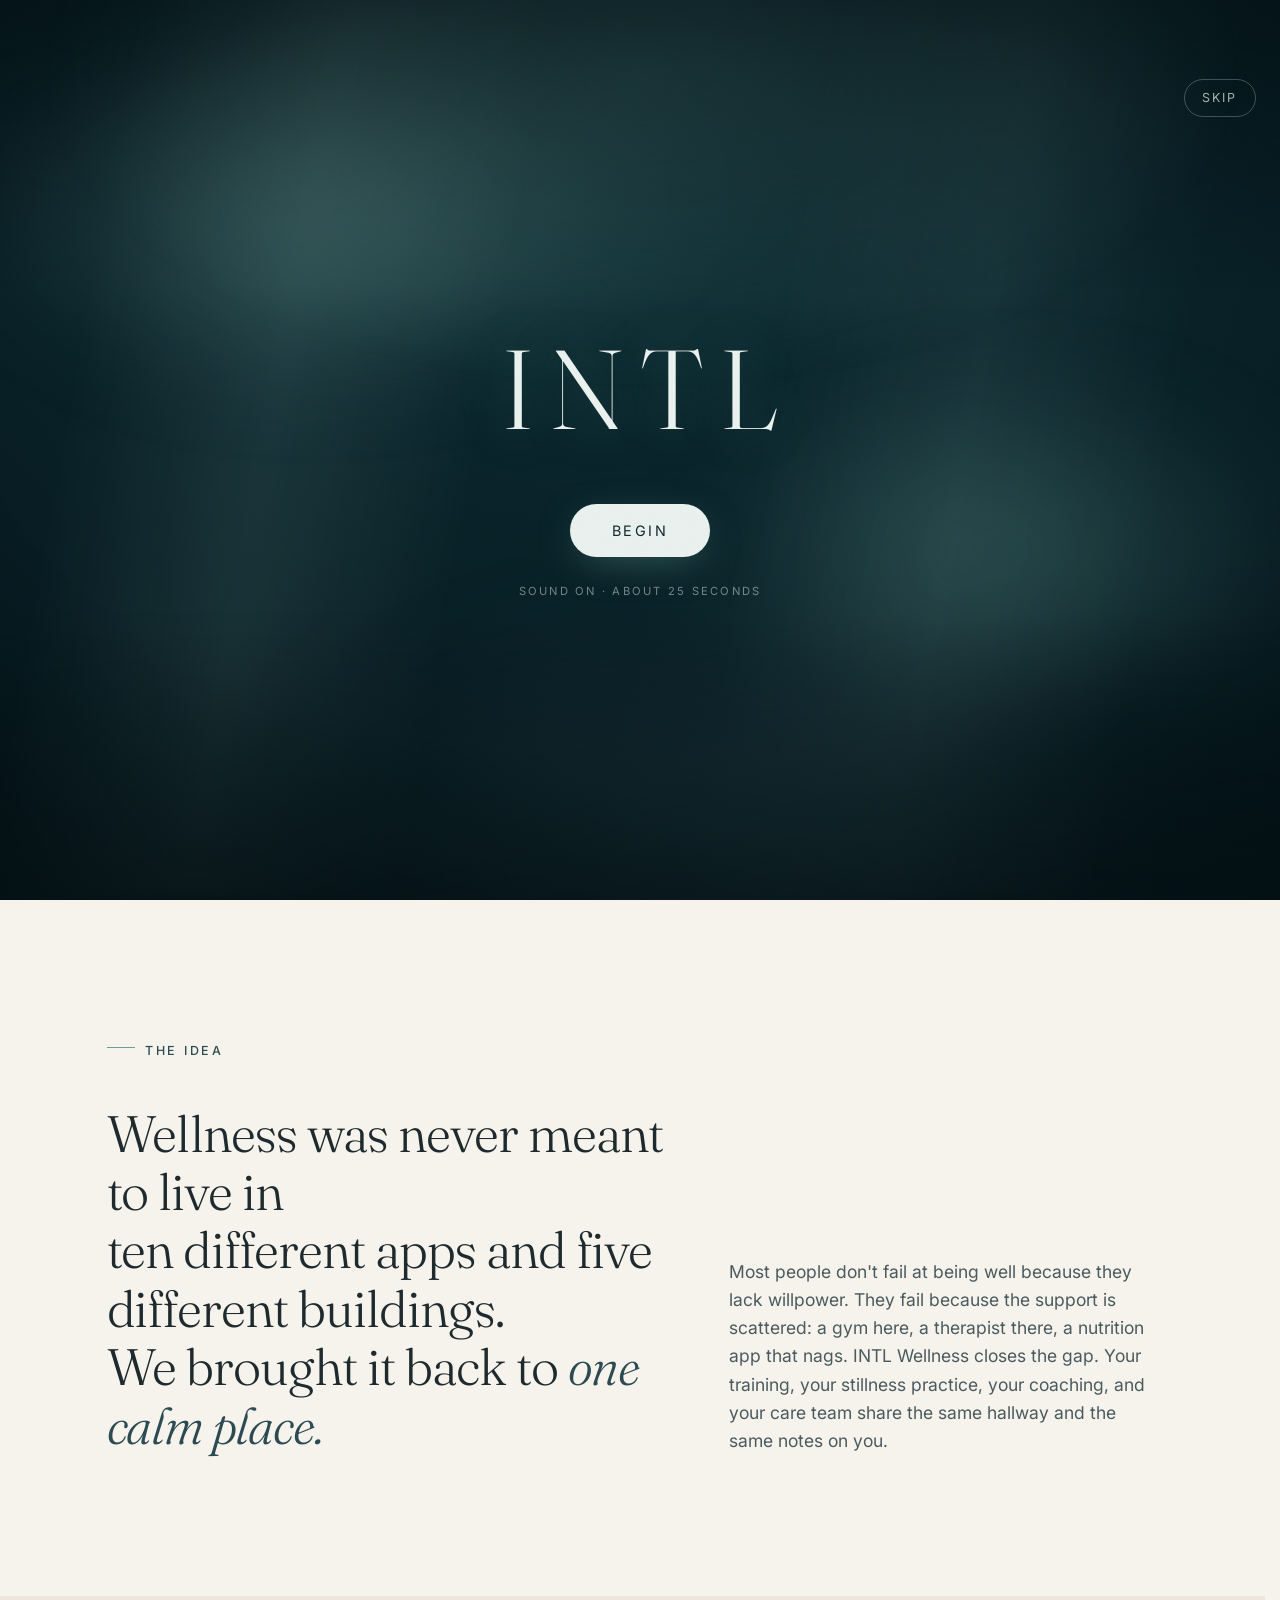
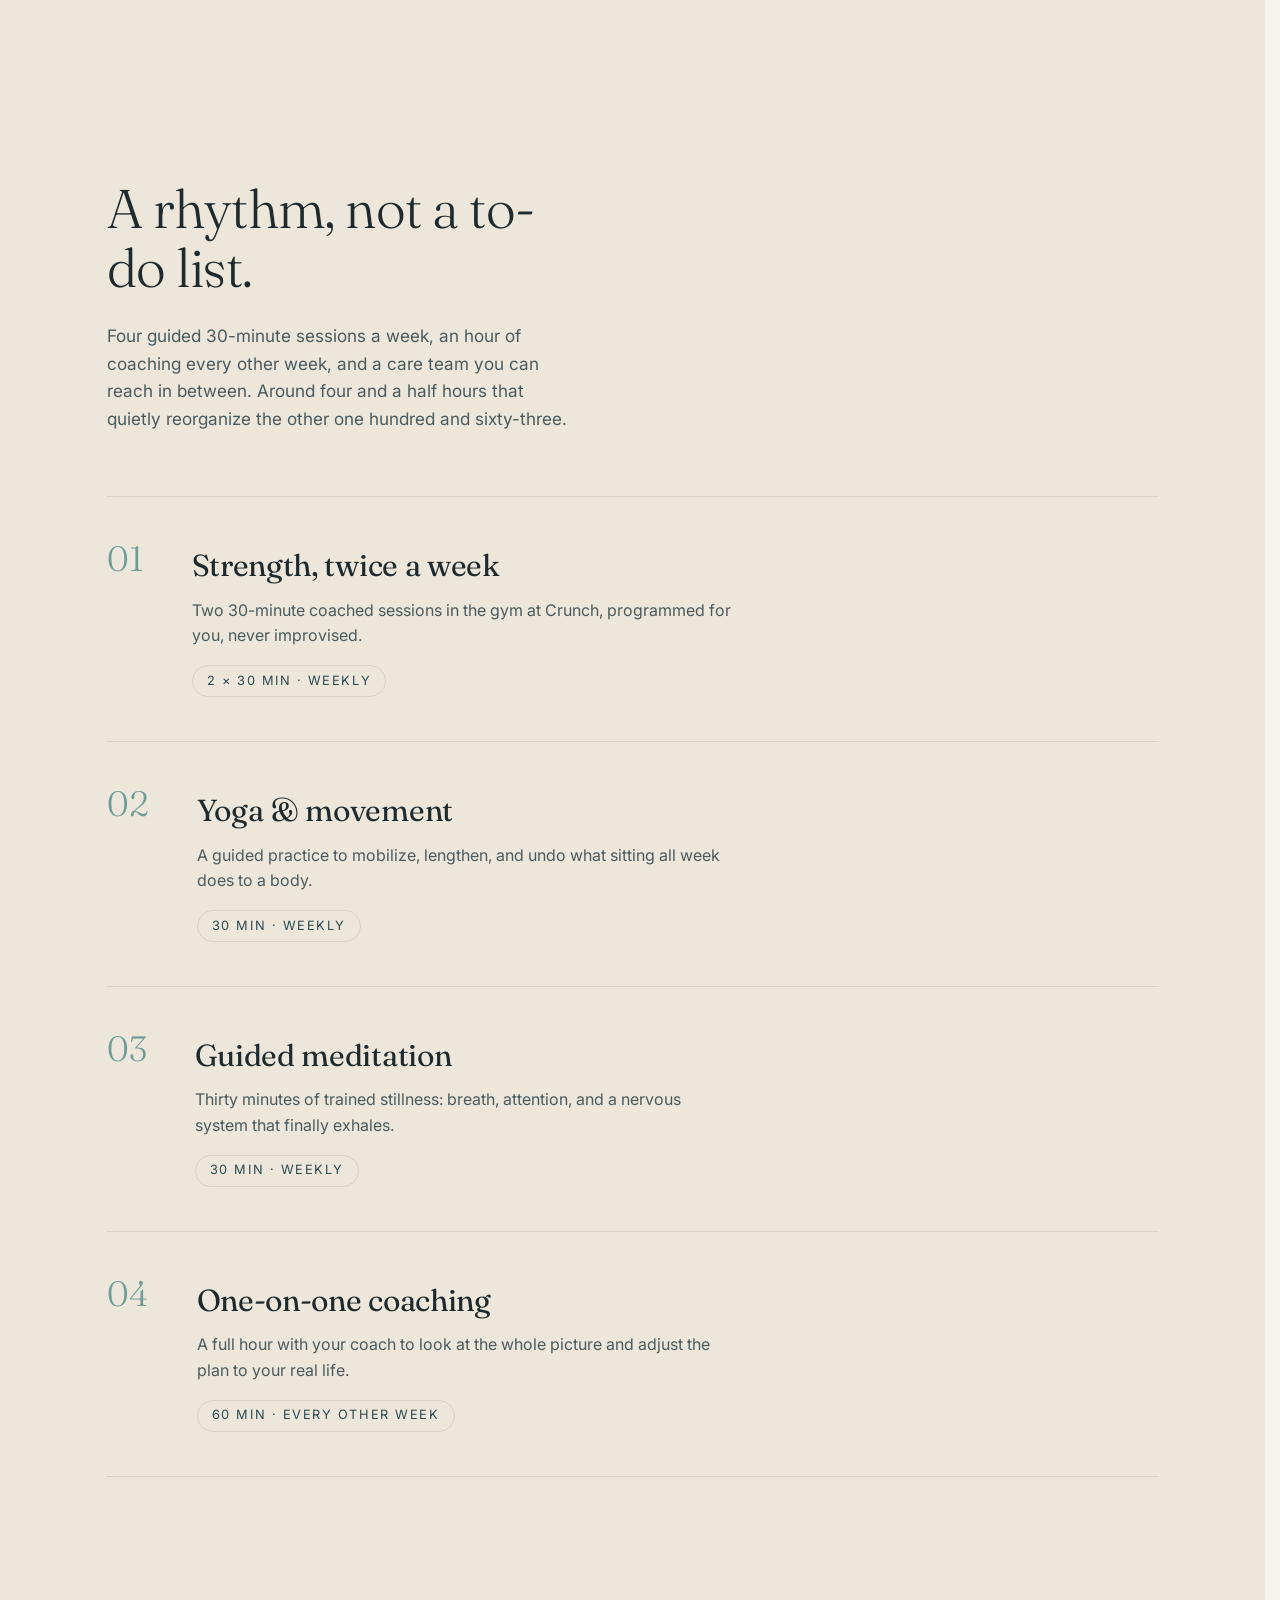
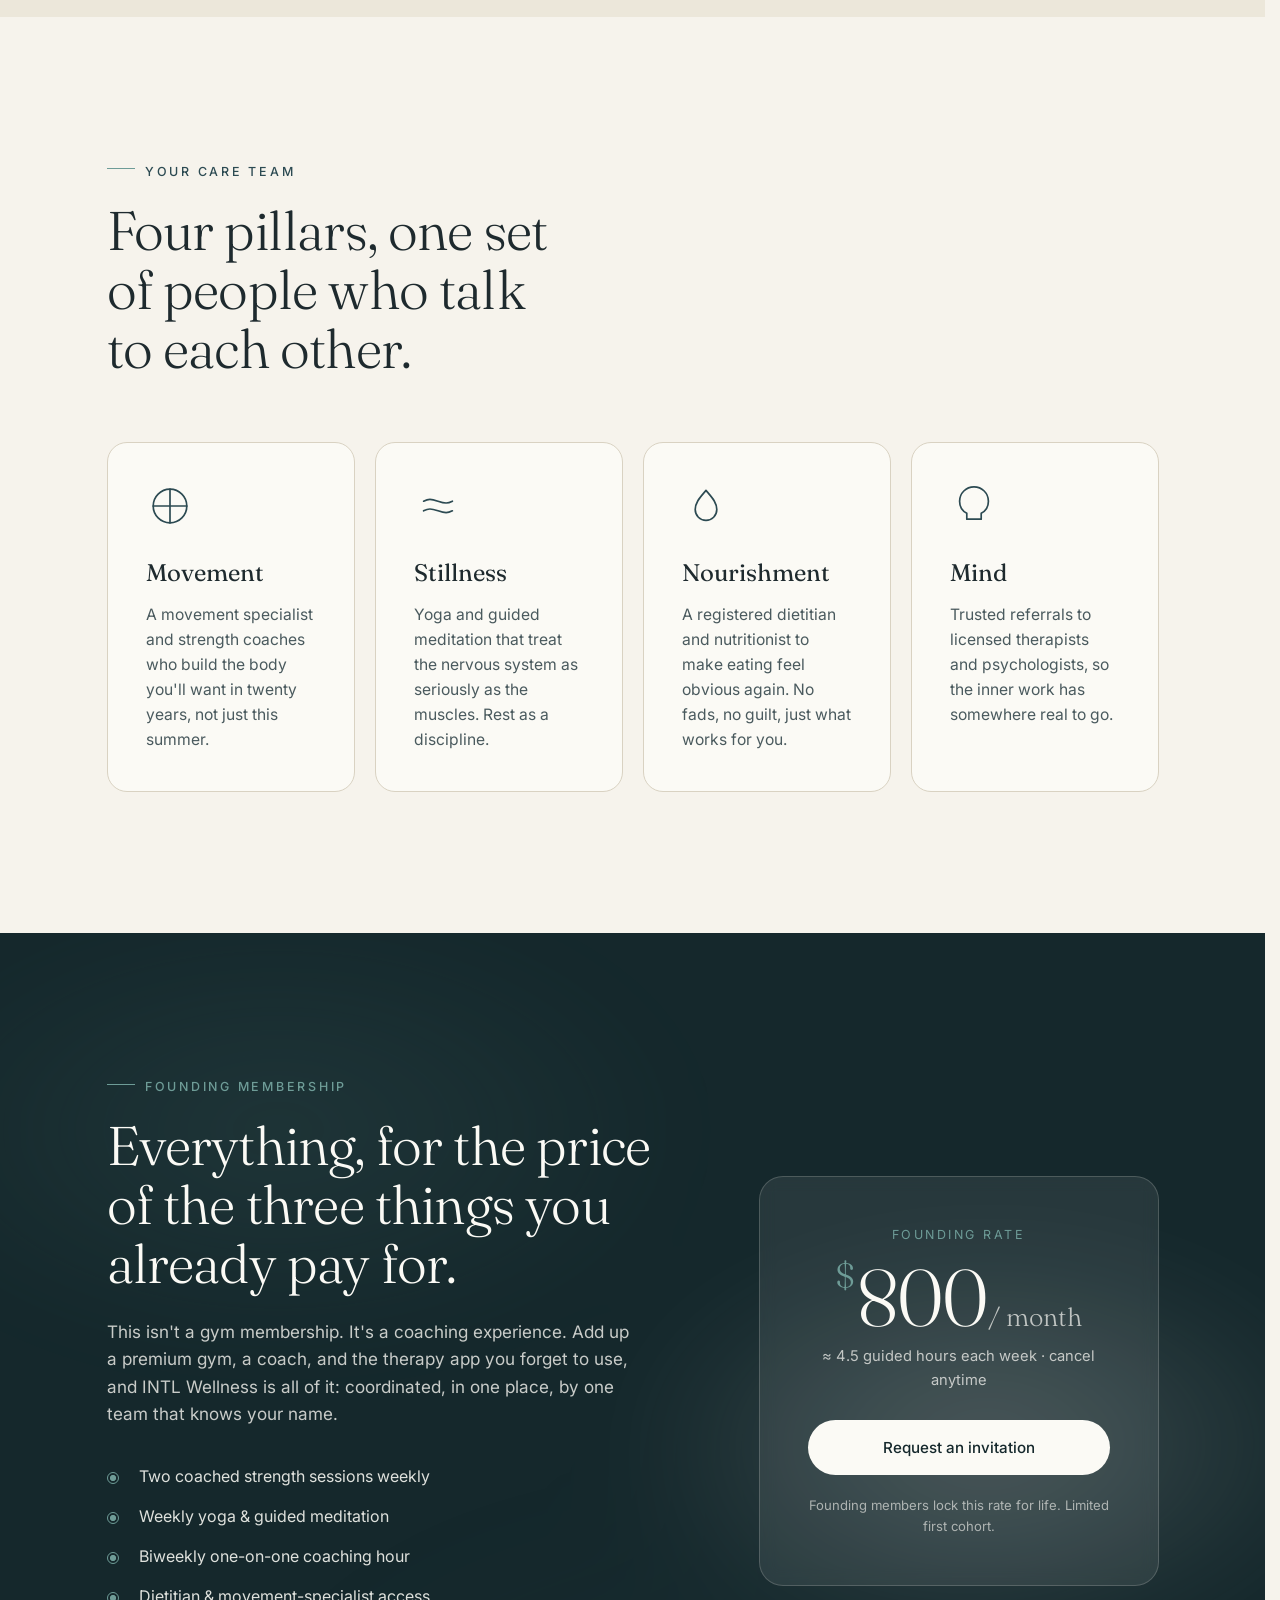
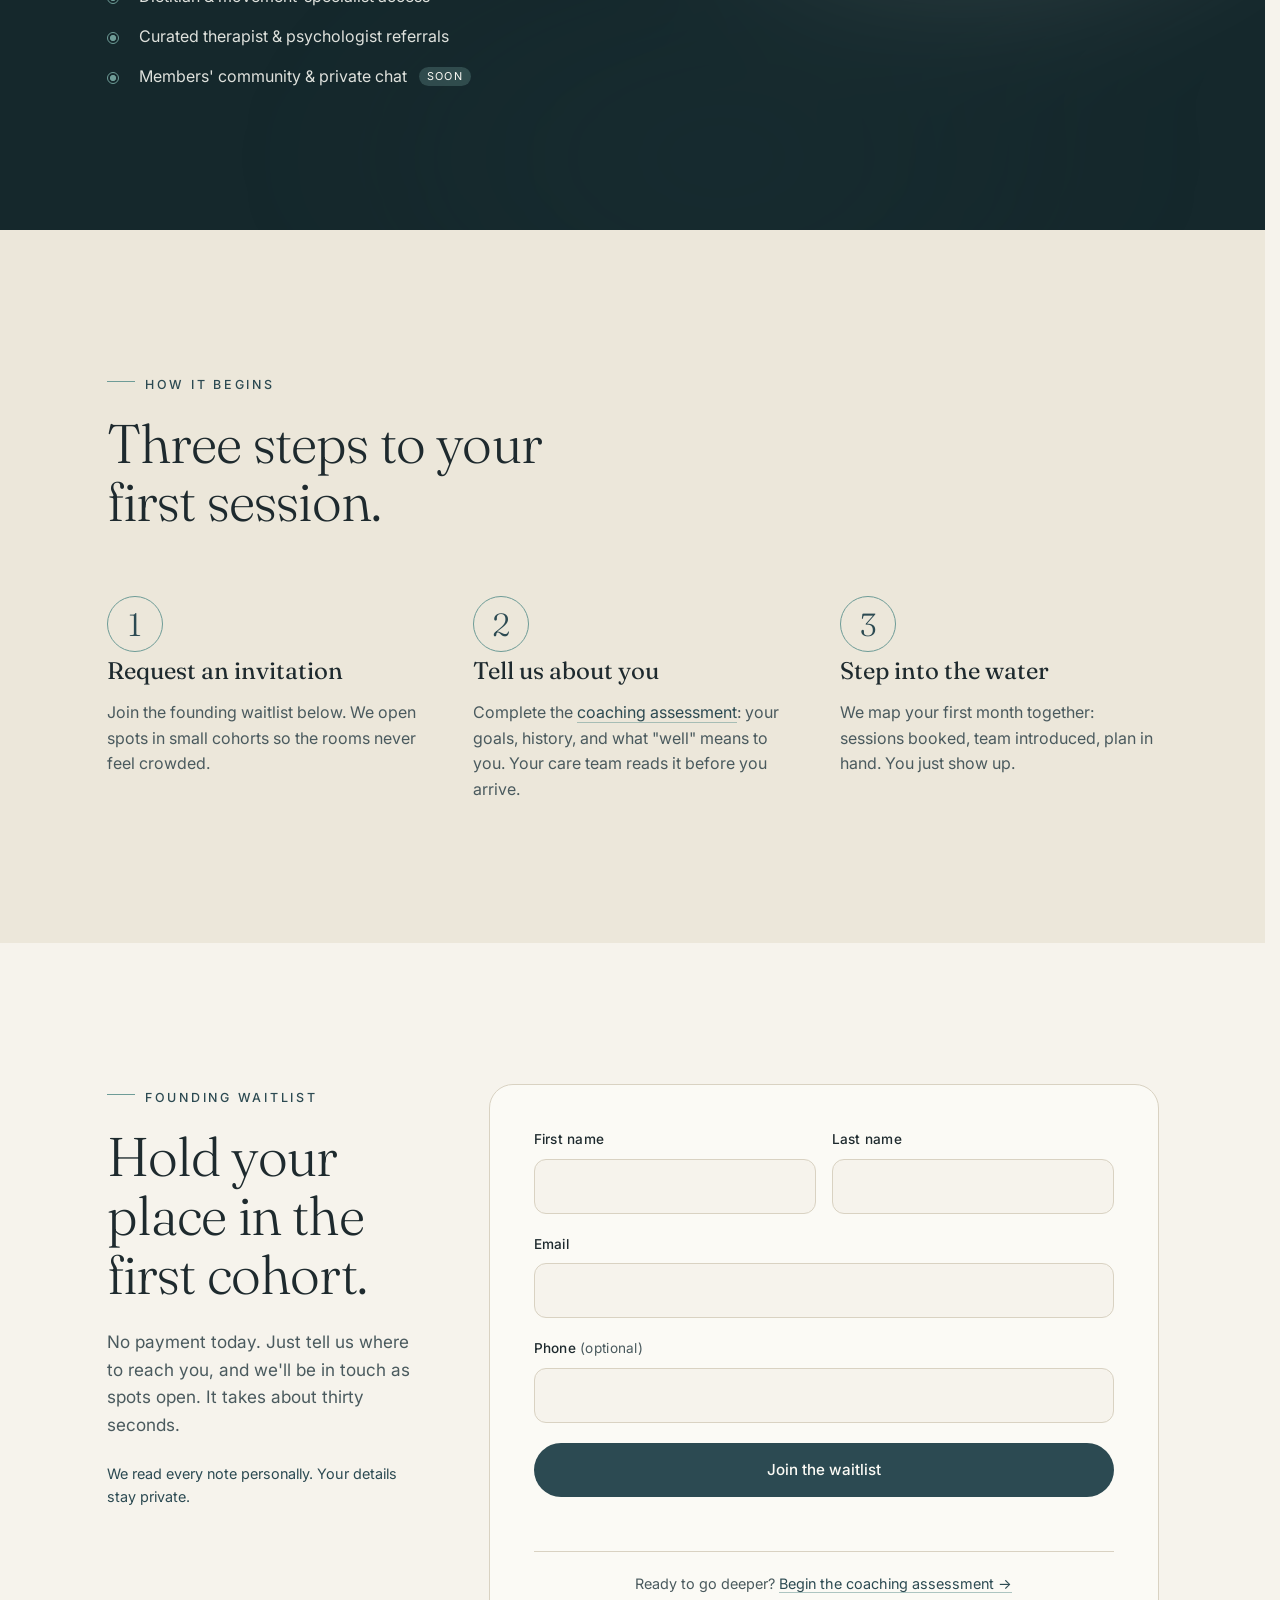
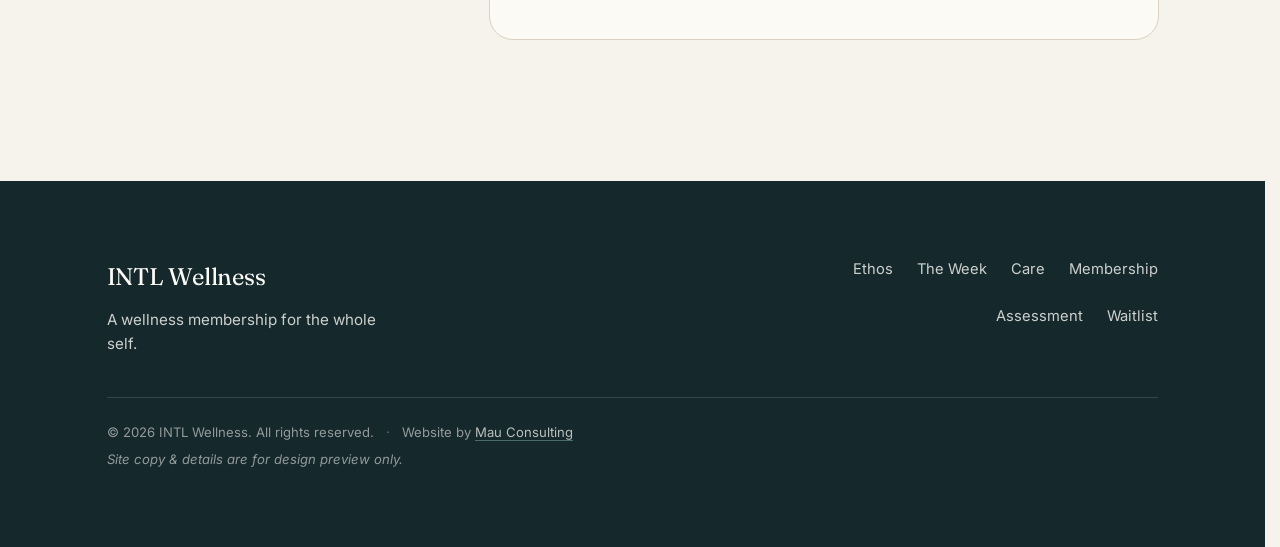
==== commit b38e50d5: "Add cinematic first-visit intro: water video, ElevenLabs voiceover + ambient score, INTL letter morp" ====
--- a/index.html
+++ b/index.html
@@ -4,6 +4,27 @@
   <!-- Mark JS as available so the hero can hide its letters before animating
        (no-JS users skip the intro and see the final layout). -->
   <script>document.documentElement.className += " js";</script>
+  <!-- Decide (before paint) whether the cinematic intro should play: only on
+       first visit, and never for reduced-motion users. A dead-man timer tears
+       the overlay down if intro.js ever fails to load. -->
+  <script>
+    (function () {
+      try {
+        var seen = localStorage.getItem("intl_intro_seen");
+        var reduce = window.matchMedia && matchMedia("(prefers-reduced-motion: reduce)").matches;
+        // Add ?intro to the URL to force-play the intro (for previews/demos).
+        var force = /[?&]intro\b/.test(location.search);
+        if (force || (!seen && !reduce)) {
+          document.documentElement.className += " will-intro";
+          window.__introDead = setTimeout(function () {
+            document.documentElement.className = document.documentElement.className.replace(" will-intro", "");
+            var i = document.getElementById("intro"); if (i) i.style.display = "none";
+            if (document.body) document.body.style.overflow = "";
+          }, 8000);
+        }
+      } catch (e) {}
+    })();
+  </script>
   <meta charset="UTF-8" />
   <meta name="viewport" content="width=device-width, initial-scale=1.0" />
   <title>INTL Wellness · A Coaching Experience for the Whole Self</title>
@@ -20,10 +41,52 @@
   <link href="https://fonts.googleapis.com/css2?family=Fraunces:ital,opsz,wght@0,9..144,300;0,9..144,400;0,9..144,500;1,9..144,400&family=Inter:wght@300;400;500;600&display=swap" rel="stylesheet" />
 
   <link rel="stylesheet" href="assets/css/style.css" />
+  <link rel="stylesheet" href="assets/css/intro.css" />
 </head>
 <body>
   <!-- Film-grain texture overlay (sits above everything, pointer-events none) -->
   <div class="grain" aria-hidden="true"></div>
+
+  <!-- ─────────────────  CINEMATIC INTRO (first visit only)  ───────────────── -->
+  <div class="intro" id="intro" role="dialog" aria-label="Intro">
+    <!-- Underwater scene. A real water clip can go in .intro__bg later;
+         the procedural layers below carry it until then. -->
+    <video class="intro__bg" id="introBg" autoplay muted loop playsinline preload="auto">
+      <source src="assets/video/water.mp4" type="video/mp4" />
+    </video>
+    <div class="intro__water" aria-hidden="true"></div>
+    <div class="intro__rays" aria-hidden="true"></div>
+    <div class="intro__glow" aria-hidden="true"></div>
+    <div class="intro__bubbles" id="introBubbles" aria-hidden="true"></div>
+    <div class="intro__vignette" aria-hidden="true"></div>
+    <div class="intro__scrim" aria-hidden="true"></div>
+    <div class="intro__bar intro__bar--top" aria-hidden="true"></div>
+    <div class="intro__bar intro__bar--bottom" aria-hidden="true"></div>
+
+    <button class="intro__skip" id="introSkip" type="button">Skip</button>
+
+    <div class="intro__stage">
+      <!-- Begin gate (a click is required for the voiceover to play) -->
+      <div class="intro__gate" id="introGate">
+        <div class="intro__gate-mark">INTL</div>
+        <button class="intro__begin" id="introBegin" type="button">Begin</button>
+        <p class="intro__hint">Sound on &middot; about 25 seconds</p>
+      </div>
+
+      <!-- Narration: INTL stays horizontal the whole time; captions read along -->
+      <div class="intro__narr" aria-hidden="true">
+        <div class="intro__wordmark" id="introWordmark"><span>I</span><span>N</span><span>T</span><span>L</span></div>
+        <p class="intro__cap" id="introCap"></p>
+      </div>
+    </div>
+
+    <audio id="introAudio" preload="auto">
+      <source src="assets/audio/intro.mp3" type="audio/mpeg" />
+    </audio>
+    <audio id="introMusic" preload="auto" loop>
+      <source src="assets/audio/intro-ambient.mp3" type="audio/mpeg" />
+    </audio>
+  </div>
 
   <!-- ───────────────────────────  NAV  ─────────────────────────── -->
   <header class="nav" id="nav">
@@ -357,6 +420,7 @@
     </div>
   </footer>
 
+  <script src="assets/js/intro.js"></script>
   <script src="assets/js/main.js"></script>
 </body>
 </html>
--- a/assets/css/style.css
+++ b/assets/css/style.css
@@ -32,7 +32,9 @@
 /* ----------  Reset  ---------- */
 *, *::before, *::after { box-sizing: border-box; }
 * { margin: 0; }
-html { scroll-behavior: smooth; -webkit-text-size-adjust: 100%; }
+/* Reserve the scrollbar gutter always, so locking scroll during the intro
+   doesn't shift the layout (which made the letter morph "jump" on release). */
+html { scroll-behavior: smooth; -webkit-text-size-adjust: 100%; scrollbar-gutter: stable; }
 @media (prefers-reduced-motion: reduce) {
   html { scroll-behavior: auto; }
   *, *::before, *::after { animation-duration: .001ms !important; transition-duration: .001ms !important; }
--- a/assets/css/intro.css
+++ b/assets/css/intro.css
@@ -0,0 +1,203 @@
+/* ============================================================
+   INTL Wellness — cinematic first-visit intro
+   An underwater scene: deep-water gradient, drifting light,
+   rising bubbles, vignette, letterbox. Plays once, skippable,
+   then hands the INTL letters to the hero as the site fades in.
+   ============================================================ */
+
+.intro {
+  position: fixed;
+  inset: 0;
+  z-index: 9998;
+  display: none;
+  align-items: center;
+  justify-content: center;
+  overflow: hidden;
+  background: radial-gradient(120% 100% at 50% 30%, #0c2a31 0%, #071c22 55%, #041216 100%);
+  opacity: 1;
+}
+.will-intro .intro { display: flex; }
+
+/* ---------------- underwater background layers ---------------- */
+.intro__bg {                          /* real water footage — the base layer */
+  position: absolute; inset: 0; width: 100%; height: 100%;
+  object-fit: cover; opacity: 0.85;
+  animation: introKen 26s ease-out both;
+}
+.intro__water {
+  position: absolute; inset: -8%;
+  background:
+    radial-gradient(60% 45% at 50% 18%, rgba(140,200,190,0.22), transparent 60%),
+    radial-gradient(80% 60% at 50% 120%, rgba(4,16,20,0.9), transparent 60%);
+  animation: introKen 26s ease-out both;
+}
+@keyframes introKen { from { transform: scale(1.02); } to { transform: scale(1.13); } }
+
+/* soft god-ray light shafts from above */
+.intro__rays {
+  position: absolute; inset: -30% -10% 0;
+  background:
+    linear-gradient(100deg, transparent 18%, rgba(170,215,205,0.10) 30%, transparent 42%,
+                    transparent 58%, rgba(170,215,205,0.07) 70%, transparent 82%);
+  filter: blur(6px);
+  mix-blend-mode: screen;
+  animation: introRays 22s ease-in-out infinite alternate;
+}
+@keyframes introRays {
+  from { transform: translateX(-4%) rotate(-1deg); opacity: 0.7; }
+  to   { transform: translateX(4%)  rotate(1deg);  opacity: 1; }
+}
+
+/* drifting caustic glow */
+.intro__glow {
+  position: absolute; inset: -20%;
+  background:
+    radial-gradient(34% 26% at 32% 30%, rgba(110,156,151,0.4), transparent 60%),
+    radial-gradient(30% 24% at 70% 58%, rgba(121,182,172,0.26), transparent 60%),
+    radial-gradient(42% 34% at 55% 82%, rgba(44,74,82,0.5), transparent 60%);
+  filter: blur(48px);
+  animation: introGlow 20s ease-in-out infinite alternate;
+}
+@keyframes introGlow {
+  from { transform: translate(-3%, -2%) scale(1.05); }
+  to   { transform: translate(3%, 2%) scale(1.15); }
+}
+
+/* rising bubbles (populated by JS) */
+.intro__bubbles { position: absolute; inset: 0; overflow: hidden; }
+.intro__bubbles .bubble {
+  position: absolute; bottom: -6vh; border-radius: 50%;
+  background: radial-gradient(circle at 34% 30%, rgba(255,255,255,0.55), rgba(180,220,215,0.14) 58%, transparent 70%);
+  box-shadow: inset 0 0 6px rgba(255,255,255,0.25);
+  opacity: 0;
+  animation: introRise linear infinite;
+}
+@keyframes introRise {
+  0%   { transform: translateY(0) translateX(0); opacity: 0; }
+  12%  { opacity: 0.7; }
+  88%  { opacity: 0.45; }
+  100% { transform: translateY(-112vh) translateX(var(--drift, 0)); opacity: 0; }
+}
+
+/* vignette + gentle top/bottom darkening for legibility */
+.intro__vignette {
+  position: absolute; inset: 0;
+  background: radial-gradient(125% 100% at 50% 42%, transparent 42%, rgba(2,10,14,0.88) 100%);
+}
+.intro__scrim {
+  position: absolute; inset: 0;
+  background: linear-gradient(180deg, rgba(4,16,20,0.5) 0%, transparent 32%, transparent 68%, rgba(4,16,20,0.55) 100%);
+}
+
+/* cinematic letterbox bars */
+.intro__bar {
+  position: absolute; left: 0; right: 0; height: 0;
+  background: #000; z-index: 4;
+  transition: height .9s var(--ease, ease);
+}
+.intro__bar--top { top: 0; }
+.intro__bar--bottom { bottom: 0; }
+.intro.is-playing .intro__bar { height: 7vh; }
+.intro--out .intro__bar { height: 0; }
+
+/* ---------------- skip ---------------- */
+.intro__skip {
+  position: absolute; top: calc(7vh + 16px); right: 24px; z-index: 6;
+  font-family: var(--sans, sans-serif);
+  font-size: 0.78rem; letter-spacing: 0.16em; text-transform: uppercase;
+  color: rgba(234,242,239,0.7);
+  border: 1px solid rgba(234,242,239,0.26);
+  border-radius: 100px; padding: 0.5rem 1.1rem;
+  transition: color .3s, border-color .3s, background-color .3s, top .9s var(--ease, ease);
+}
+.intro__skip:hover { color: #fff; border-color: rgba(234,242,239,0.6); background: rgba(234,242,239,0.06); }
+
+/* ---------------- stage ---------------- */
+.intro__stage {
+  position: relative; z-index: 3;
+  width: 100%; max-width: 1000px;
+  padding: 0 var(--gutter, 1.5rem);
+  text-align: center;
+}
+
+/* Begin gate */
+.intro__gate {
+  display: flex; flex-direction: column; align-items: center; gap: 1.6rem;
+  transition: opacity .7s var(--ease, ease), transform .7s var(--ease, ease);
+}
+.intro__gate-mark {
+  font-family: var(--display, Georgia, serif);
+  font-weight: 300;
+  font-size: clamp(3rem, 12vw, 7rem);
+  letter-spacing: 0.14em;
+  color: #EAF2EF;
+  padding-left: 0.14em;
+  text-shadow: 0 0 50px rgba(121,182,172,0.35);
+}
+.intro__begin {
+  font-family: var(--sans, sans-serif);
+  font-size: 0.9rem; letter-spacing: 0.18em; text-transform: uppercase;
+  color: var(--sea-ink, #07171b);
+  background: #EAF2EF;
+  border-radius: 100px; padding: 0.95rem 2.6rem;
+  transition: transform .35s var(--ease, ease), background-color .35s, box-shadow .35s;
+  box-shadow: 0 10px 40px -12px rgba(121,182,172,0.5);
+}
+.intro__begin:hover { transform: translateY(-2px); background: #fff; }
+.intro__hint { font-size: 0.7rem; letter-spacing: 0.2em; text-transform: uppercase; color: rgba(234,242,239,0.48); }
+
+/* Narration */
+.intro__narr {
+  position: absolute; inset: 0;
+  display: flex; flex-direction: column; align-items: center; justify-content: center;
+  gap: clamp(1.8rem, 6vh, 4rem);
+  opacity: 0; pointer-events: none;
+}
+.intro.is-playing .intro__gate { opacity: 0; transform: translateY(-12px); pointer-events: none; }
+.intro.is-playing .intro__narr { opacity: 1; }
+
+/* INTL — horizontal wordmark, present the whole intro */
+.intro__wordmark {
+  font-family: var(--display, Georgia, serif);
+  font-weight: 300;
+  font-size: clamp(3.5rem, 15vw, 10rem);
+  line-height: 1.12;                  /* match .acronym so the morph lands true */
+  letter-spacing: 0.16em;
+  color: #EAF2EF;
+  padding-left: 0.16em;              /* optically centre the tracked letters */
+  text-shadow: 0 0 60px rgba(121,182,172,0.5), 0 4px 30px rgba(0,0,0,0.5);
+  opacity: 0;
+  transform: translateY(10px) scale(0.98);
+  transition: opacity 1.4s var(--ease, ease), transform 1.4s var(--ease, ease), letter-spacing 1.6s var(--ease, ease);
+}
+.intro.is-playing .intro__wordmark {
+  opacity: 1; transform: none; letter-spacing: 0.24em;
+}
+.intro__wordmark span { display: inline-block; will-change: transform; }
+
+/* Captions — slow, soft, blur-in */
+.intro__cap {
+  min-height: 1.4em;
+  font-family: var(--display, Georgia, serif);
+  font-weight: 300; font-style: italic;
+  font-size: clamp(1.4rem, 3.6vw, 2.4rem);
+  line-height: 1.3; letter-spacing: 0.005em;
+  color: #EAF2EF; text-shadow: 0 2px 40px rgba(0,0,0,0.55);
+  max-width: 24ch; margin: 0 auto;
+  opacity: 0; filter: blur(7px); transform: translateY(10px);
+  transition: opacity .9s var(--ease, ease), filter .9s var(--ease, ease), transform .9s var(--ease, ease);
+}
+.intro__cap.show { opacity: 1; filter: blur(0); transform: none; }
+
+/* handoff fade */
+.intro--out .intro__cap,
+.intro--out .intro__skip,
+.intro--out .intro__scrim,
+.intro--out .intro__vignette,
+.intro--out .intro__rays,
+.intro--out .intro__glow,
+.intro--out .intro__bubbles,
+.intro--out .intro__bg { opacity: 0; transition: opacity 2.2s var(--ease, ease); }
+.intro--out .intro__bar { transition: height 2s var(--ease, ease); }
+
+@media (prefers-reduced-motion: reduce) { .intro { display: none !important; } }
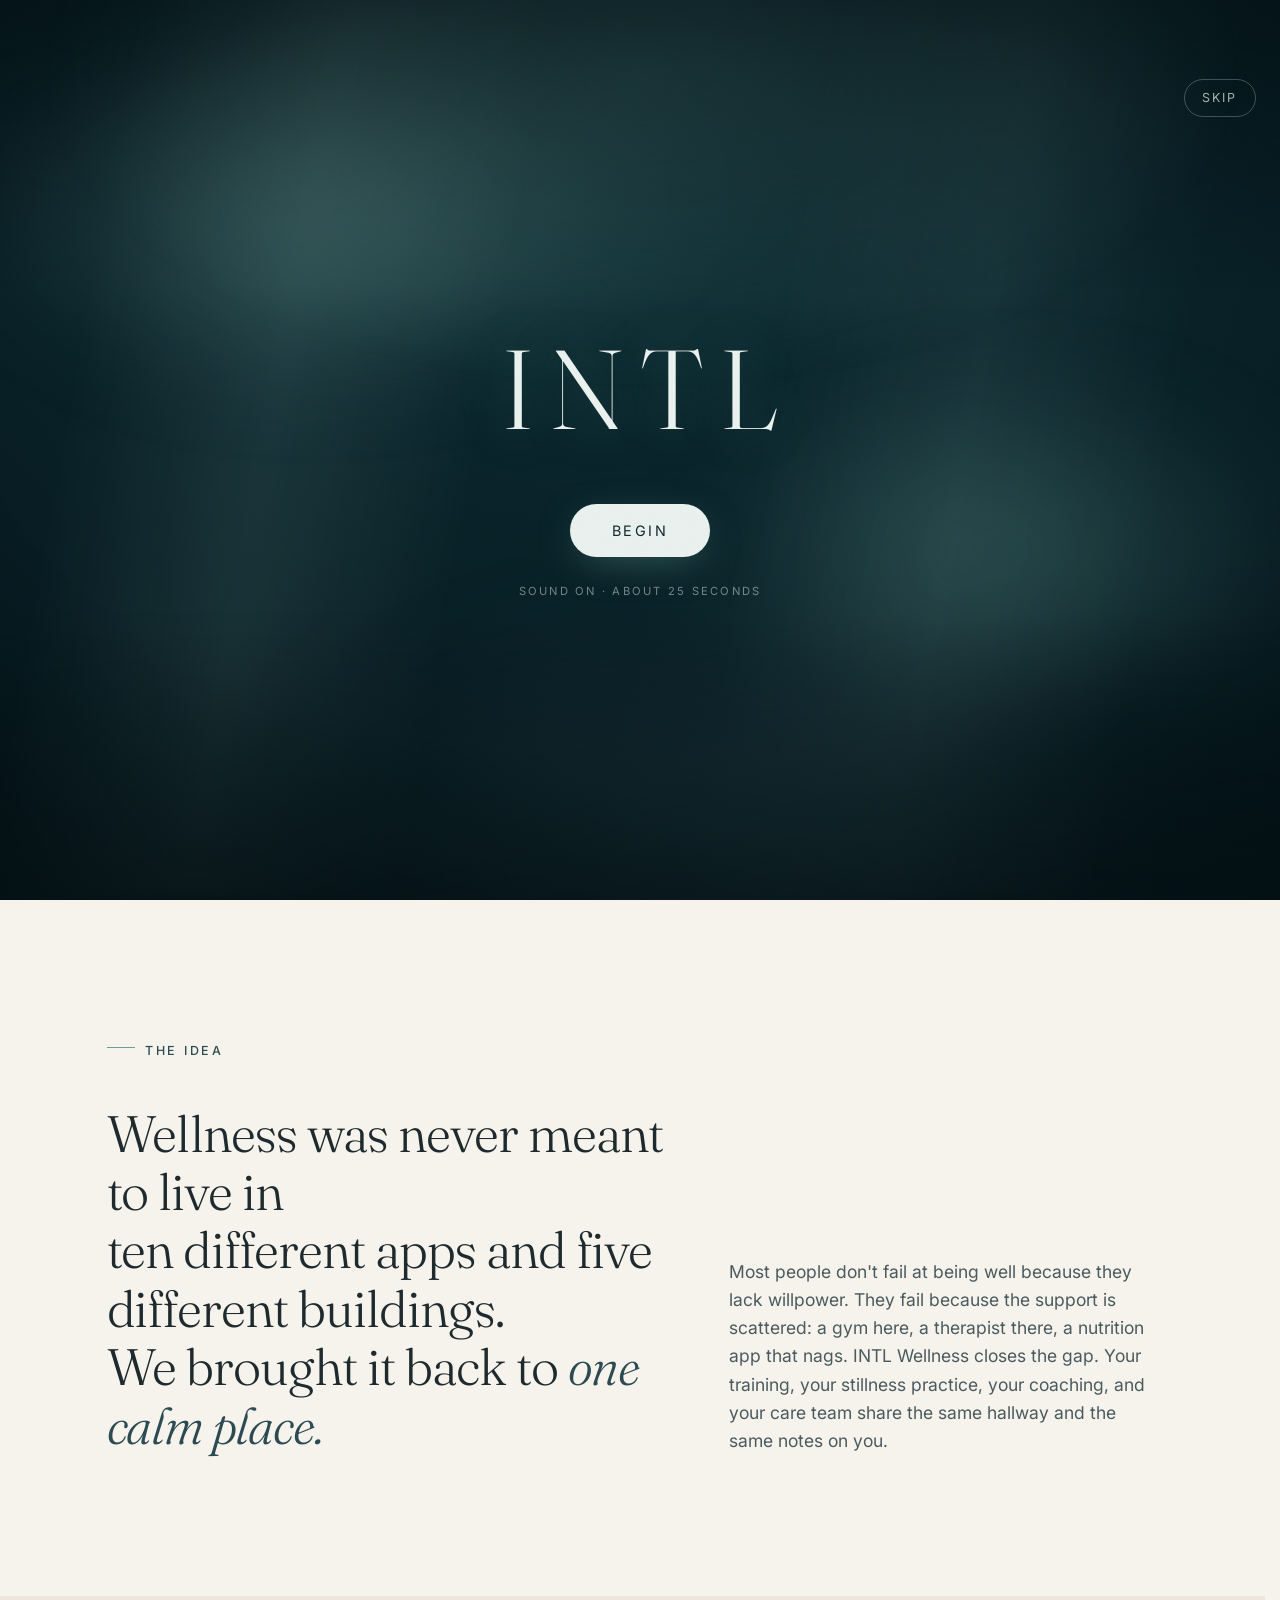
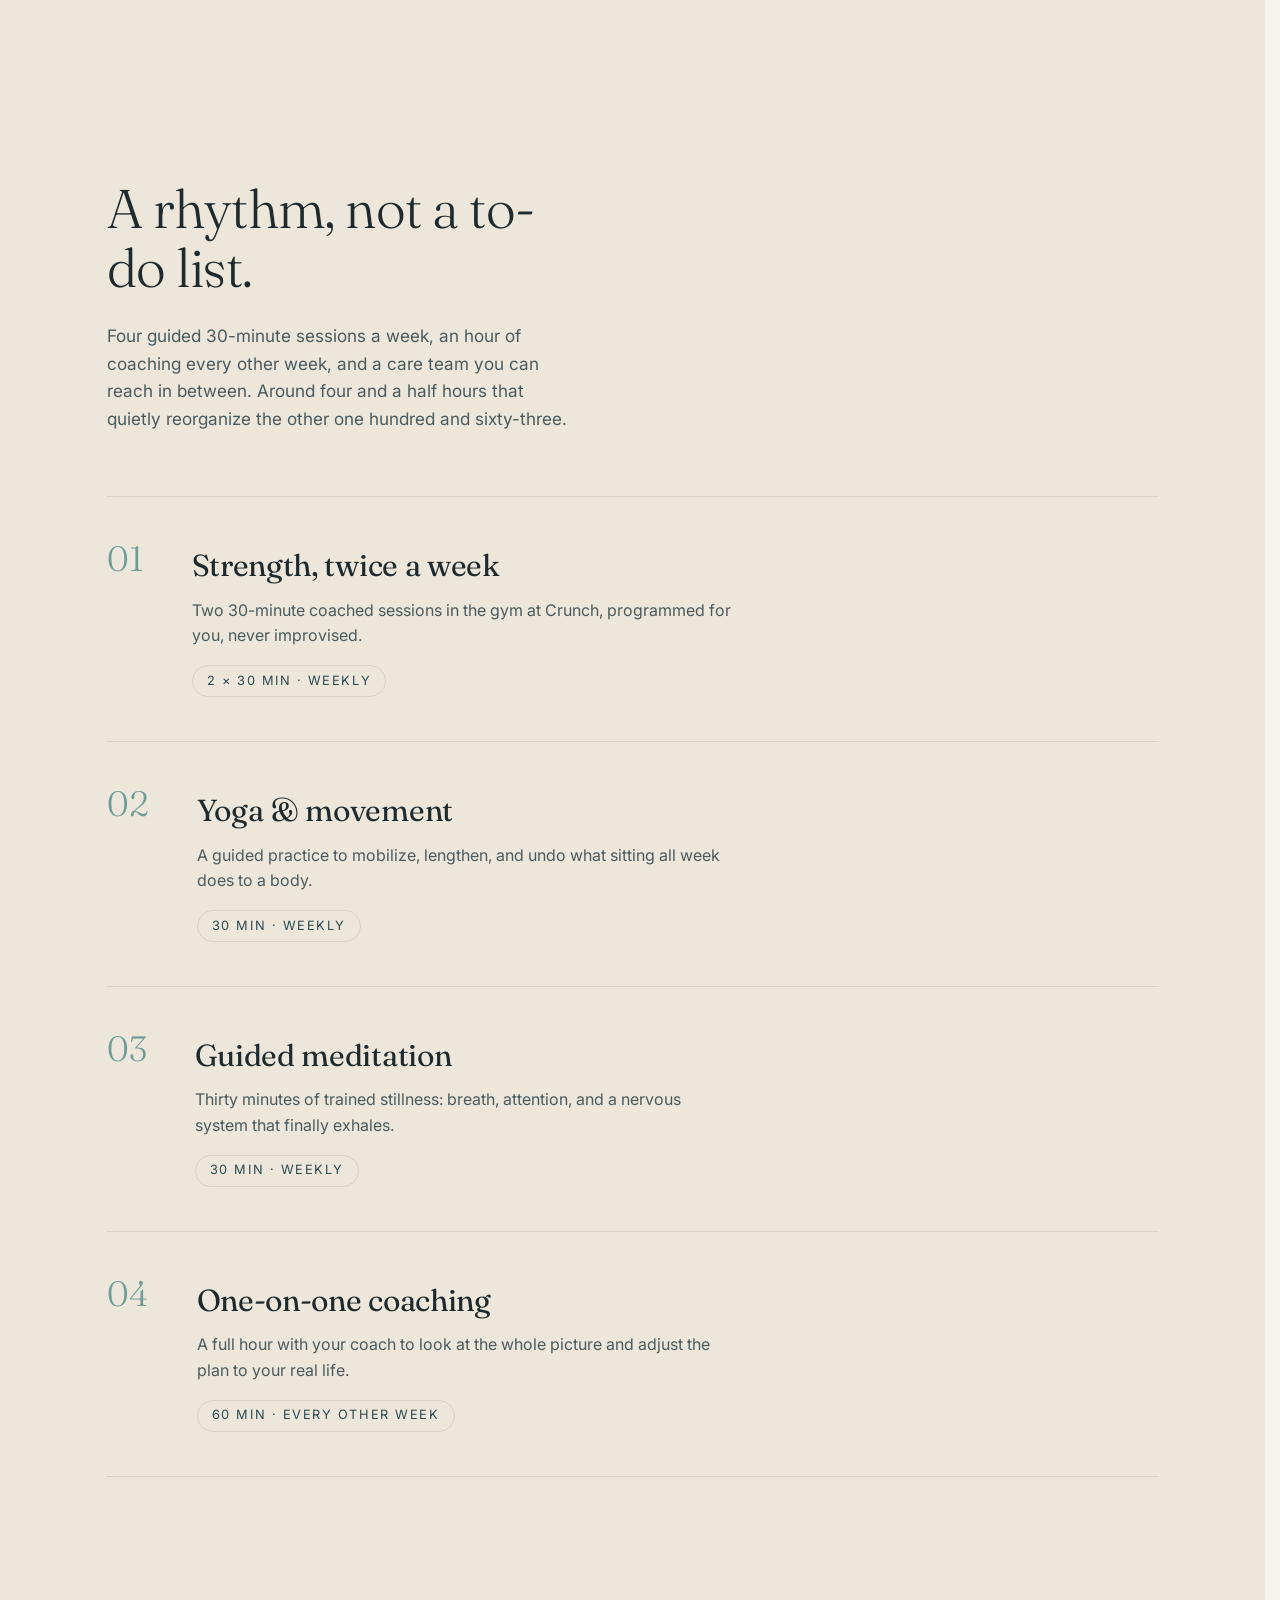
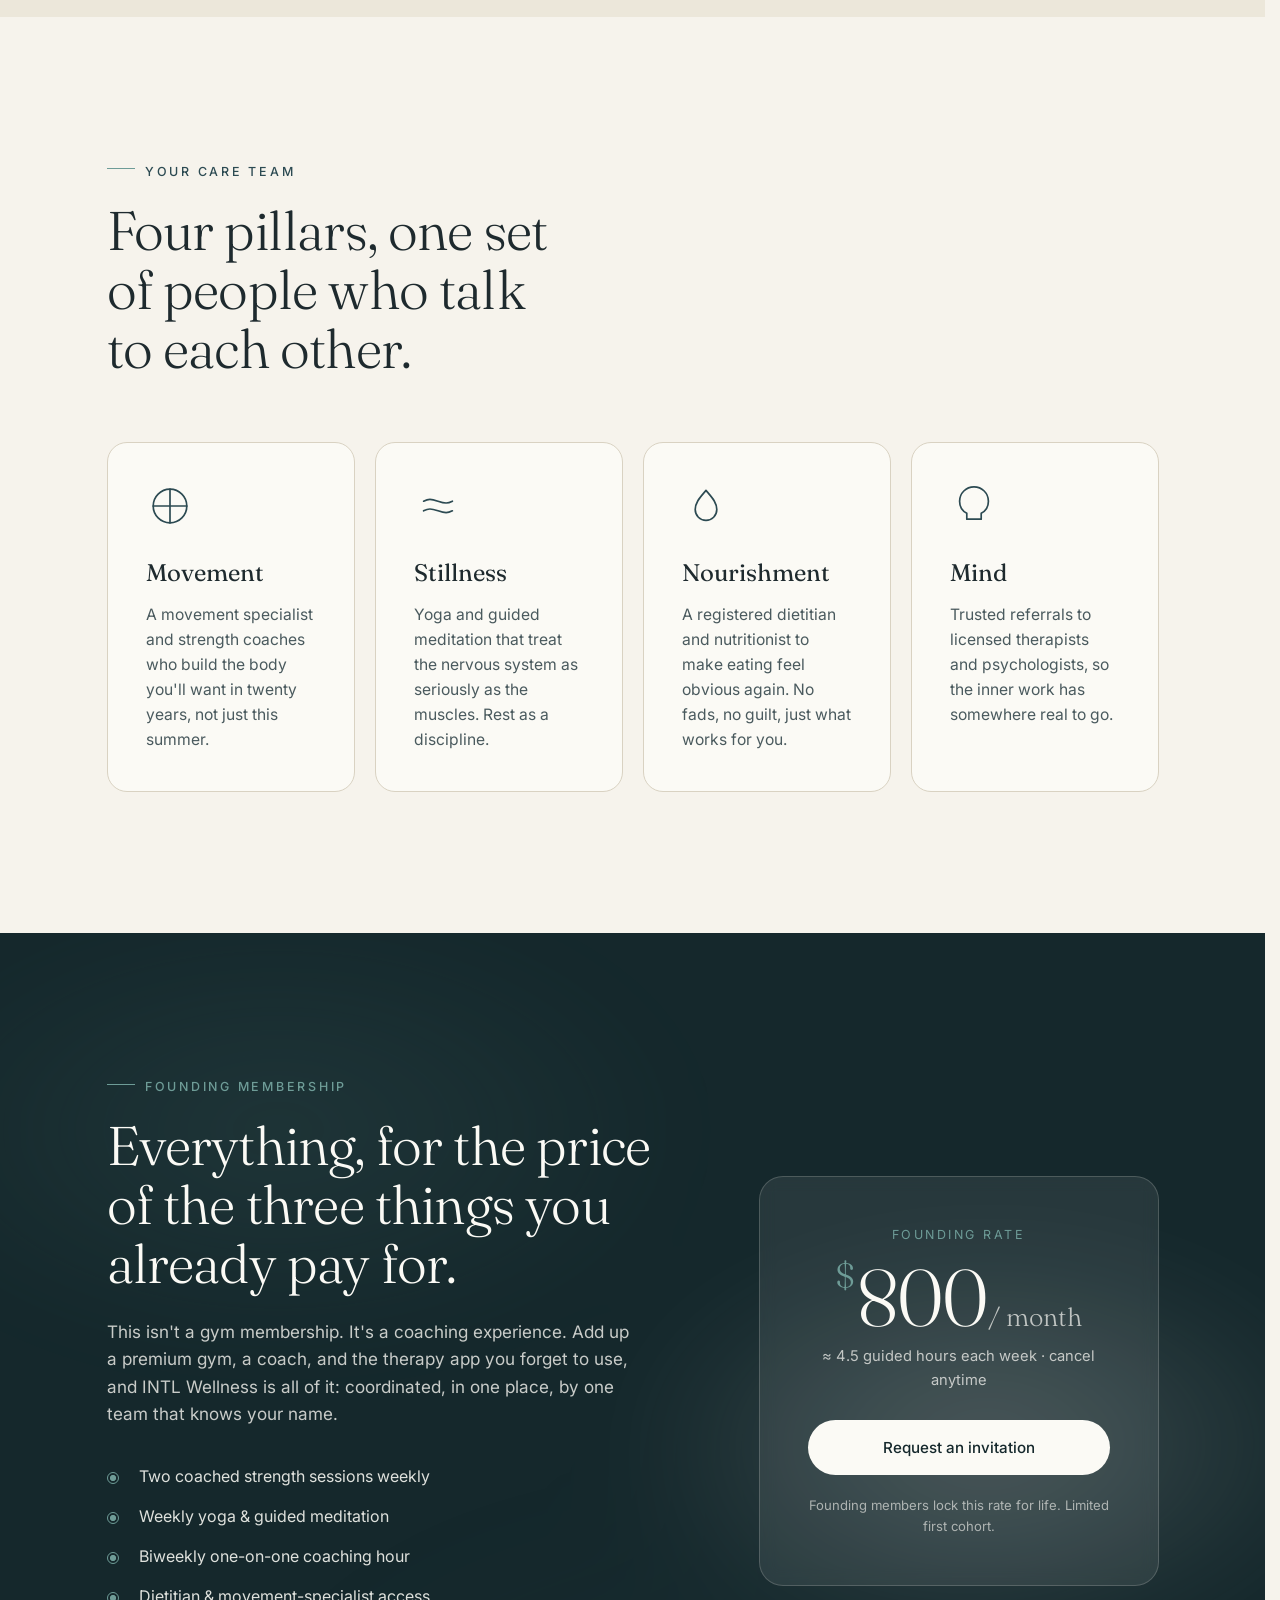
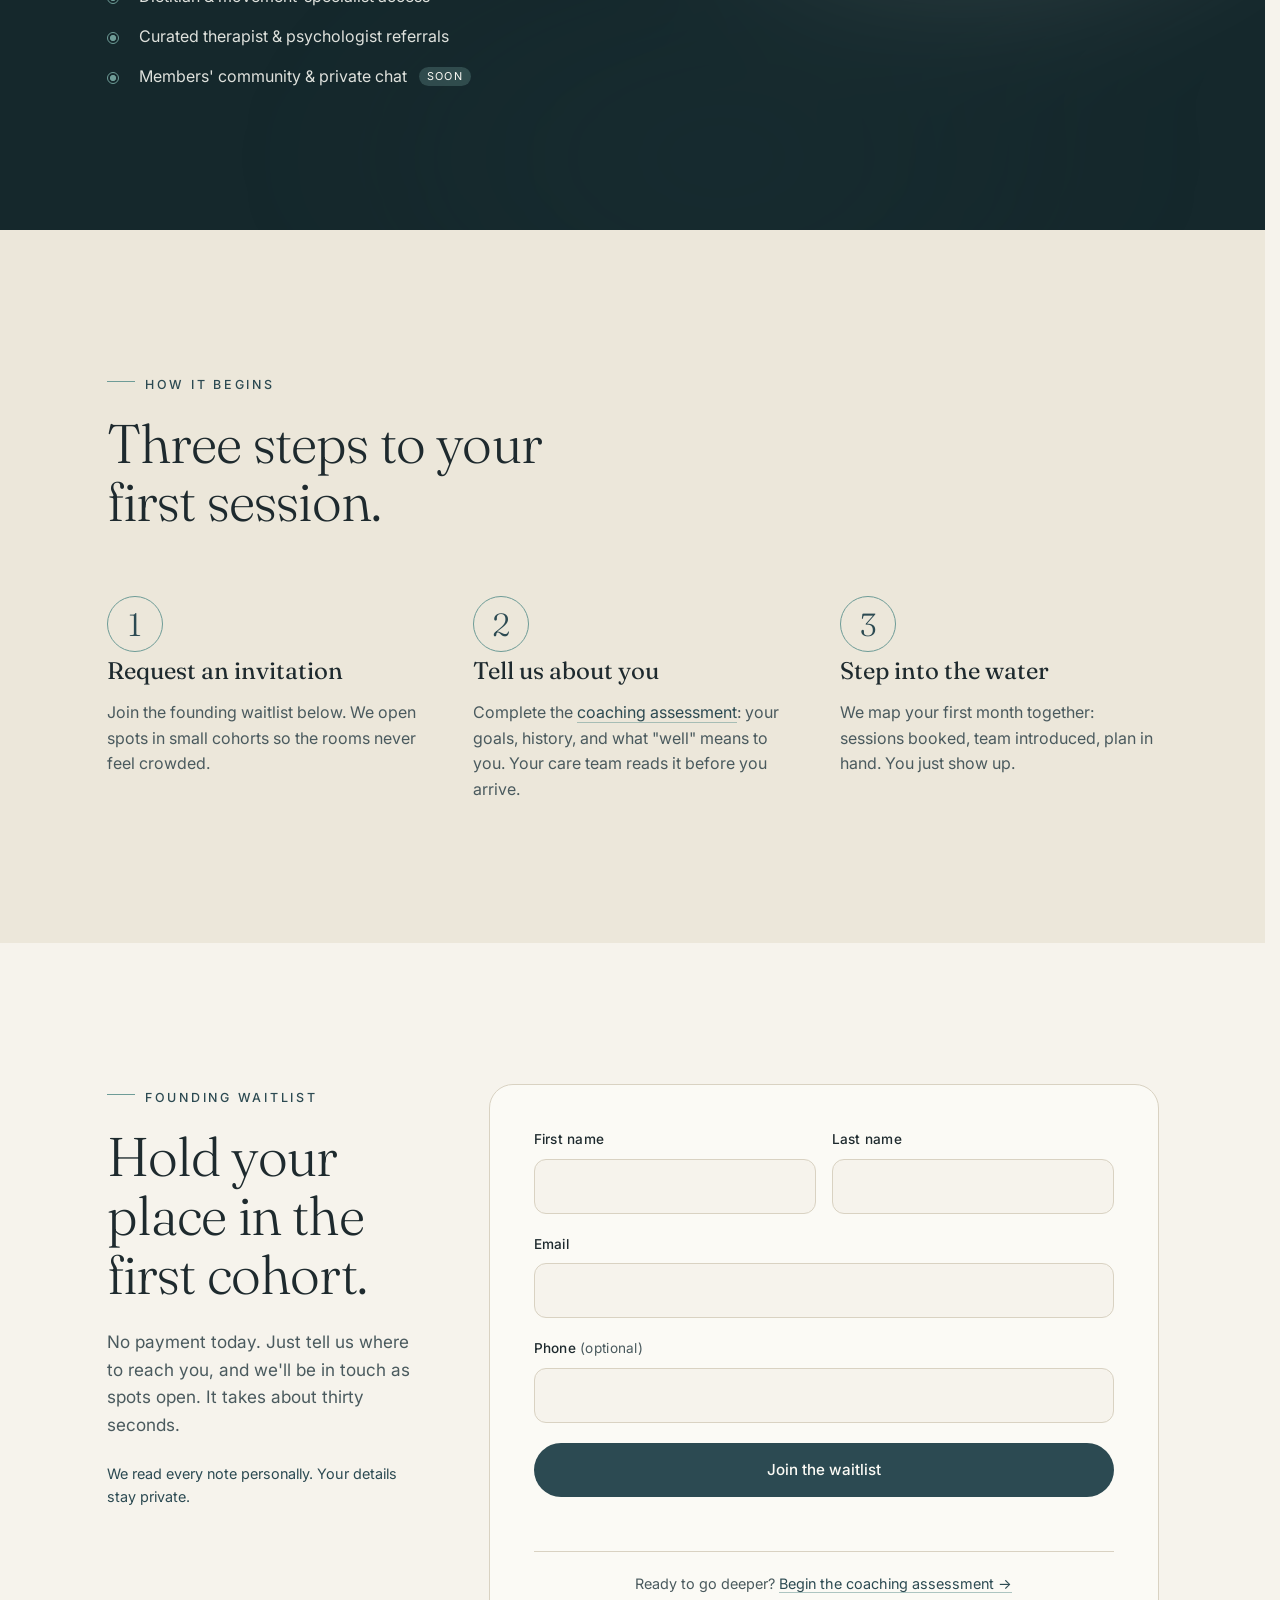
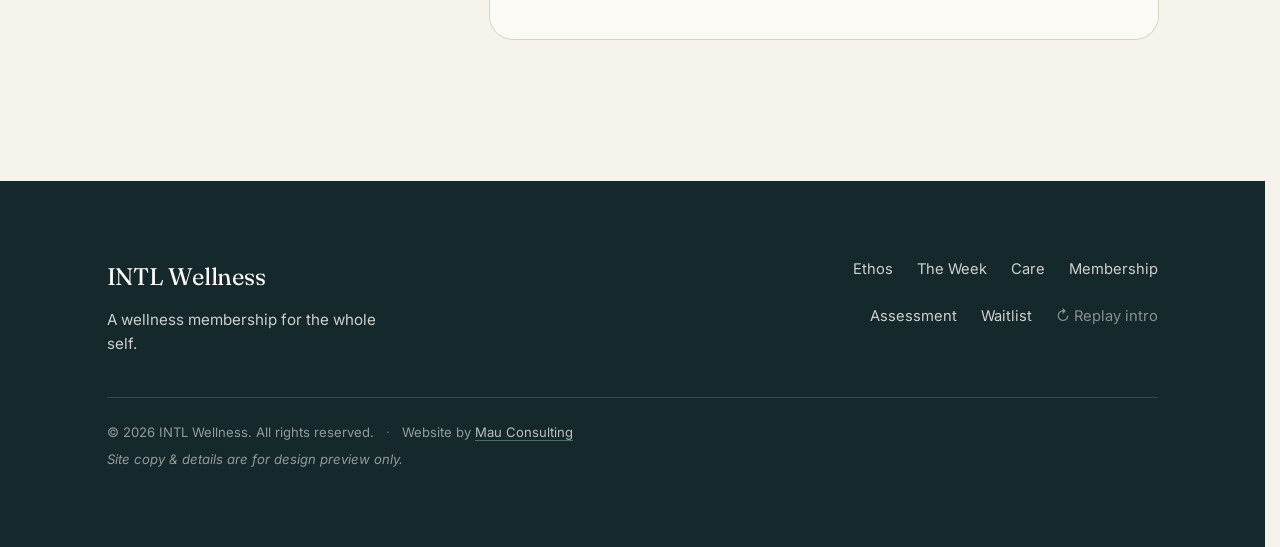
==== commit 84bd9ebb: "Add discreet 'Replay intro' link to the footer" ====
--- a/index.html
+++ b/index.html
@@ -410,6 +410,7 @@
         <a href="#membership">Membership</a>
         <a href="intake.html">Assessment</a>
         <a href="#waitlist">Waitlist</a>
+        <a href="/?intro" id="replayIntro" class="footer__replay">↻ Replay intro</a>
       </nav>
       <div class="footer__meta">
         <p>© <span id="year"></span> INTL Wellness. All rights reserved.
--- a/assets/css/style.css
+++ b/assets/css/style.css
@@ -463,6 +463,8 @@
 .inline-link:hover { color: var(--ink); border-color: var(--sea-deep); }
 
 .footer__fineprint { font-style: italic; }
+.footer__replay { opacity: 0.62; }
+.footer__replay:hover { opacity: 1; }
 .footer__sep { margin-inline: 0.5rem; color: color-mix(in srgb, var(--paper) 35%, transparent); }
 .footer__credit {
   color: color-mix(in srgb, var(--paper) 72%, transparent);
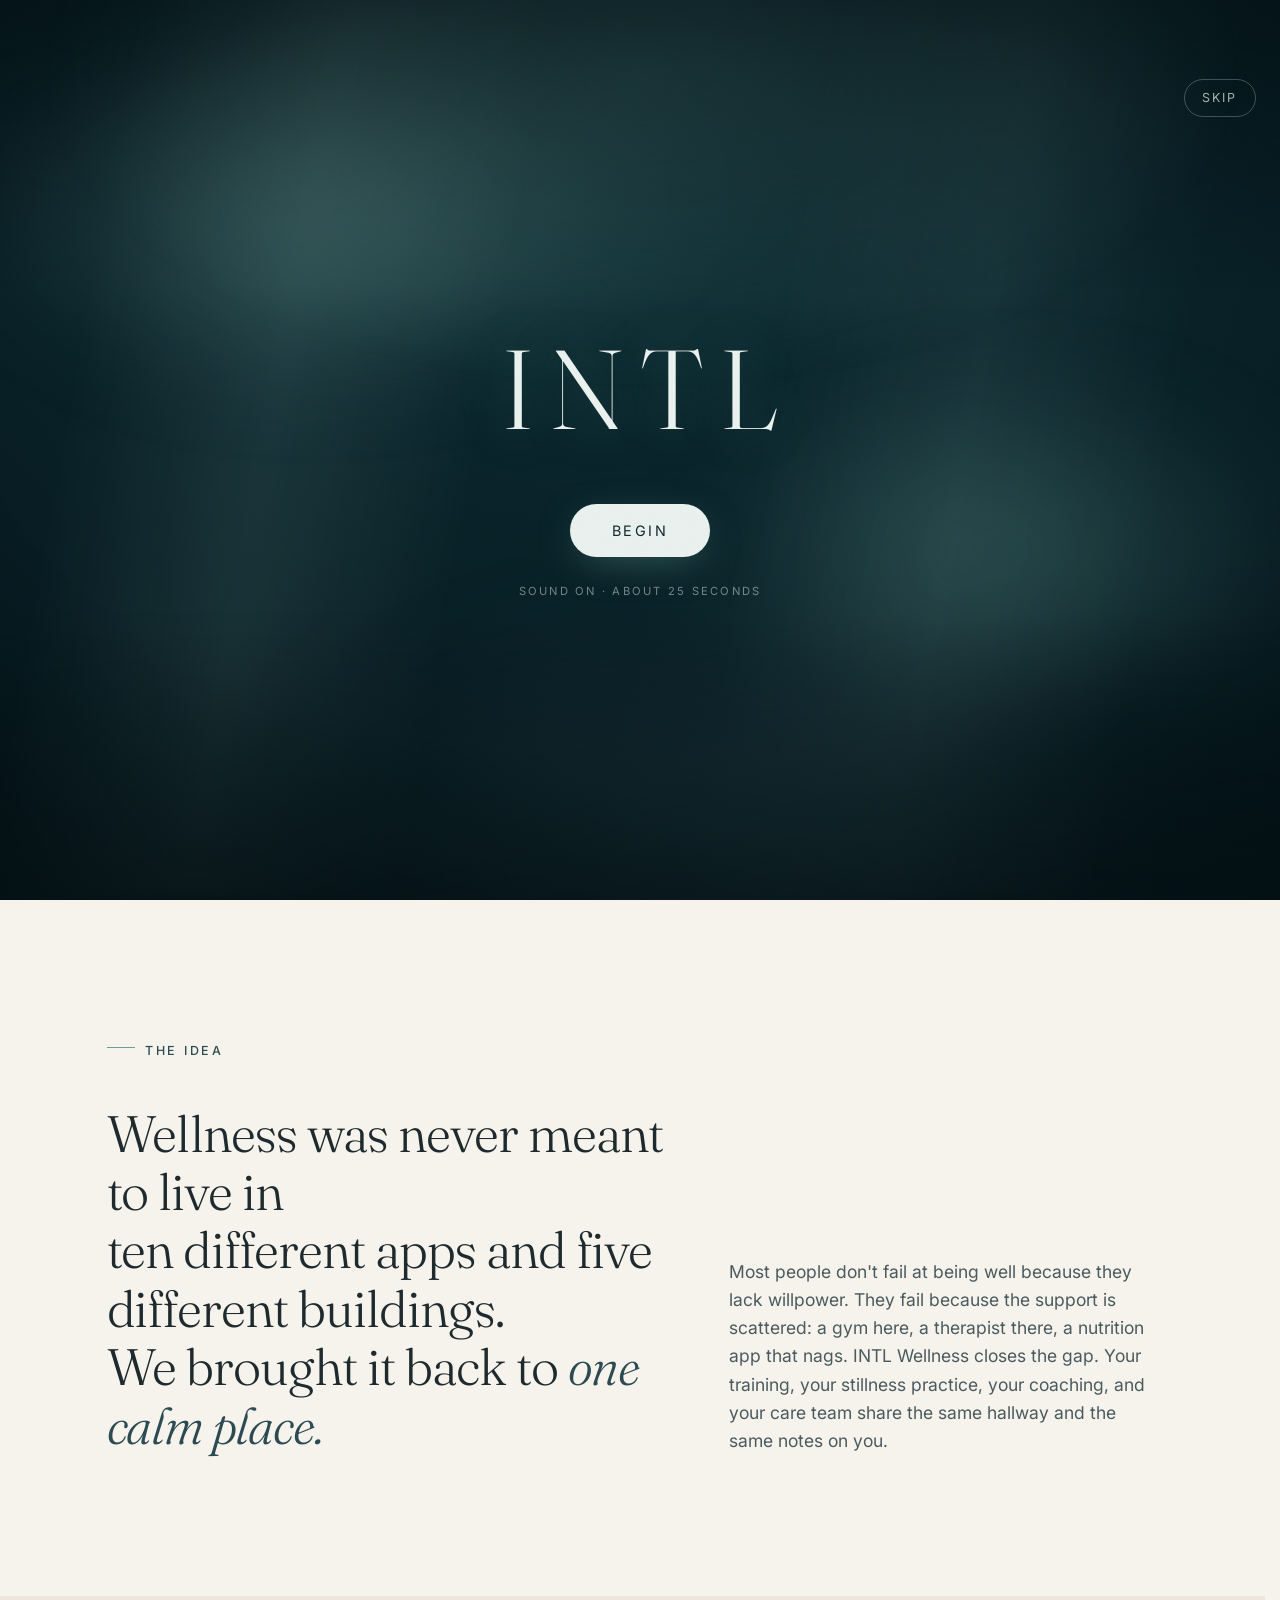
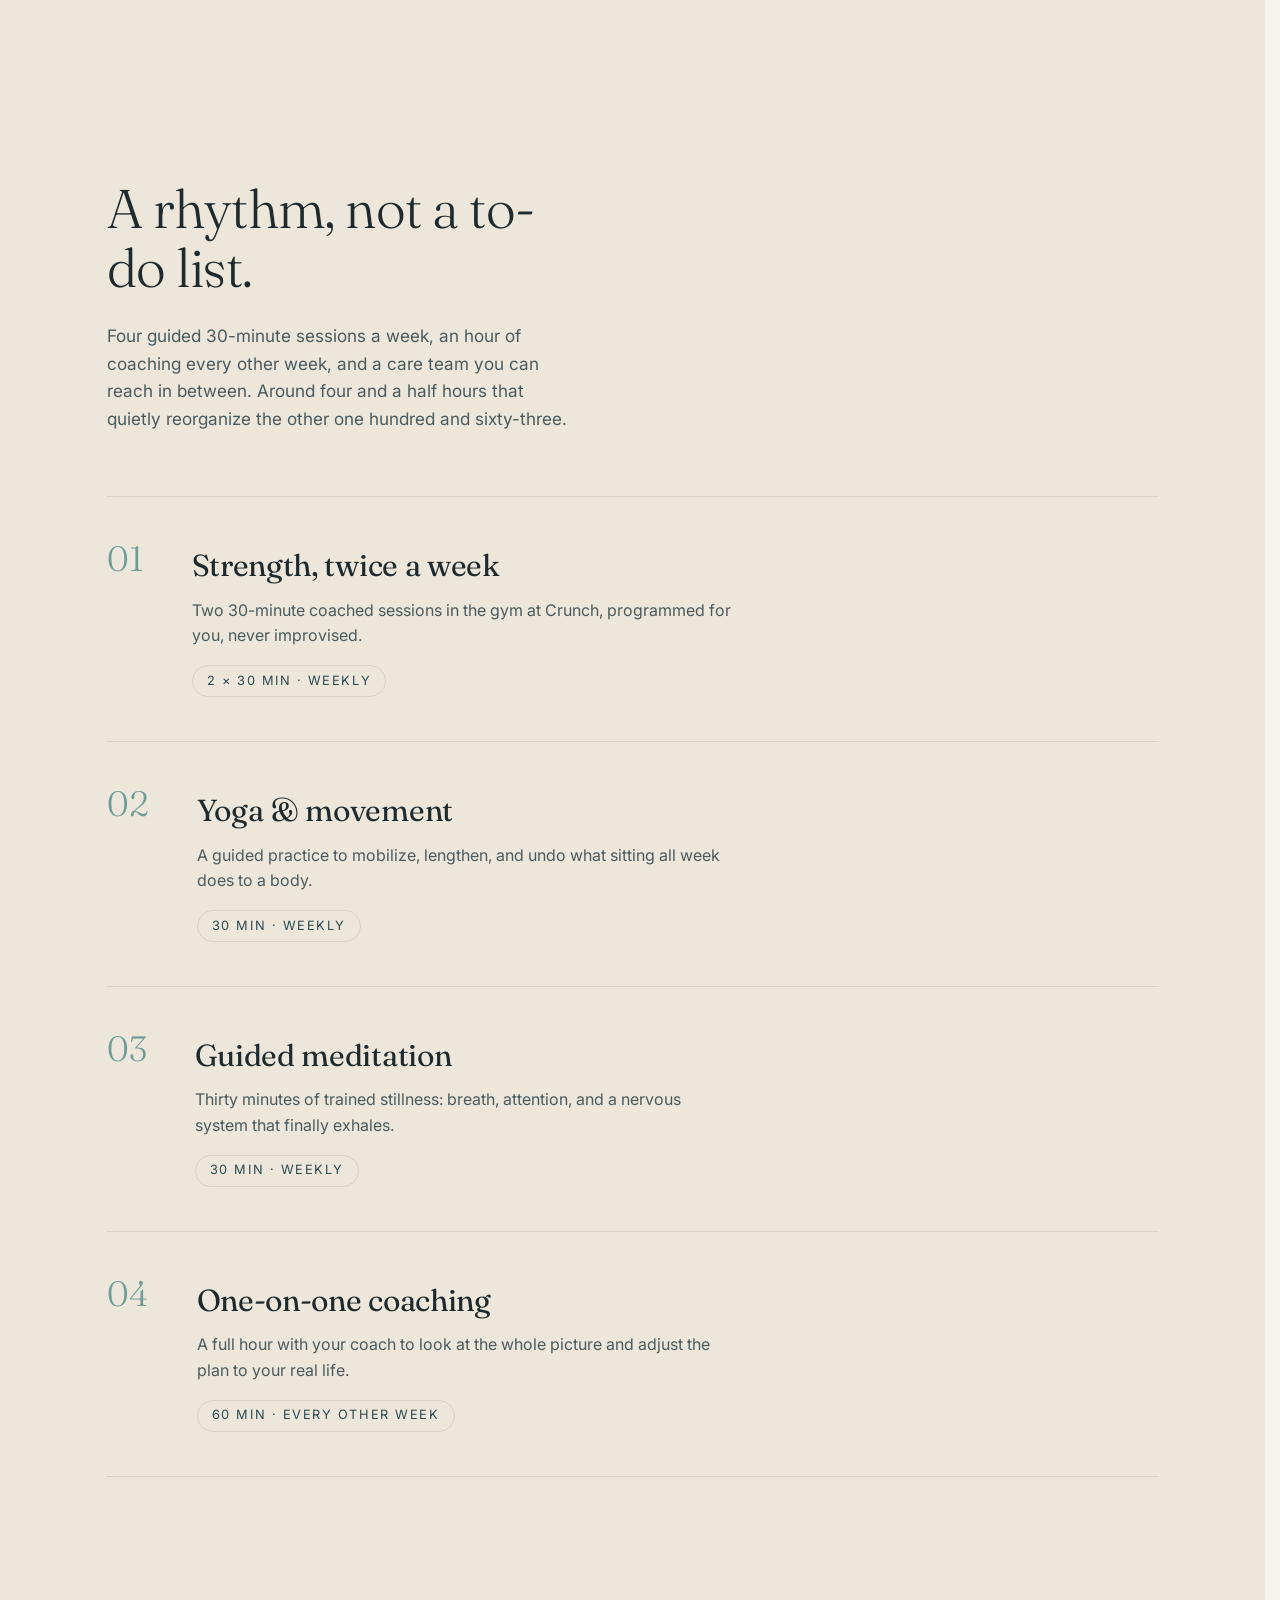
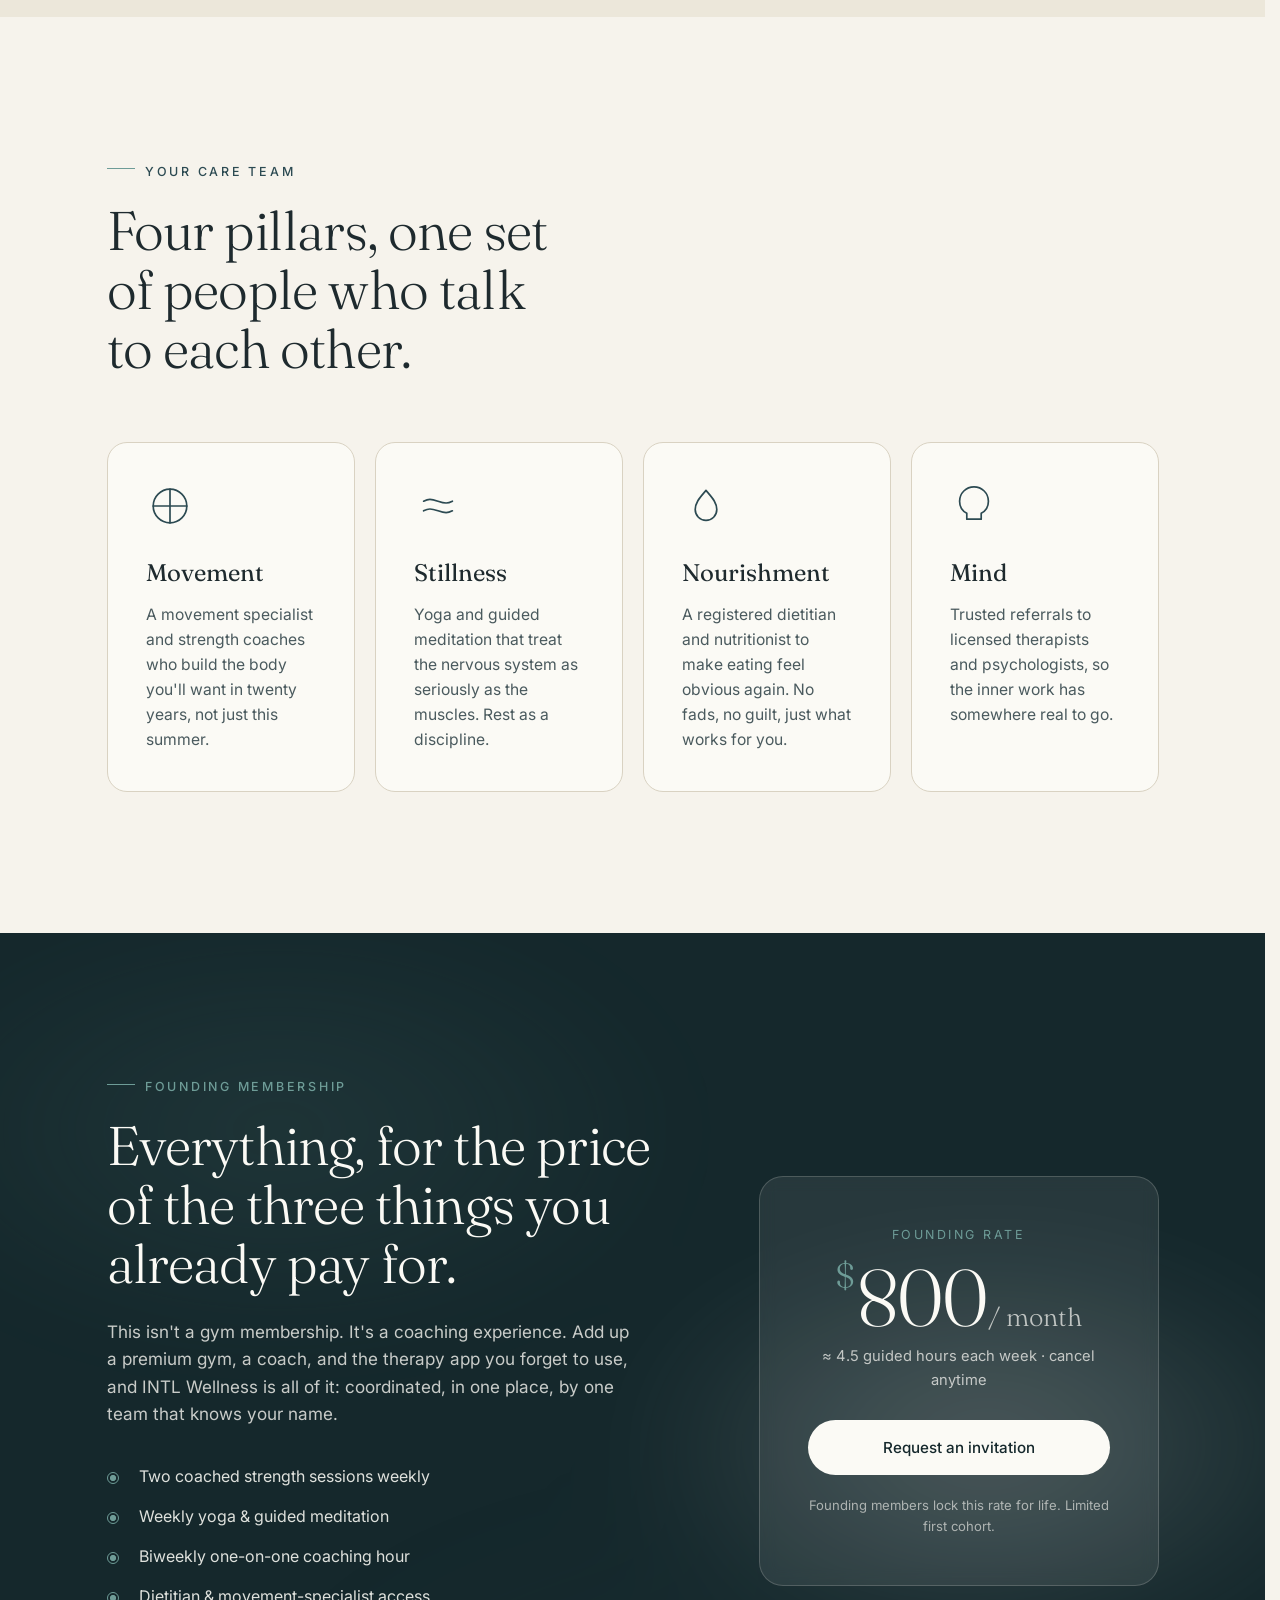
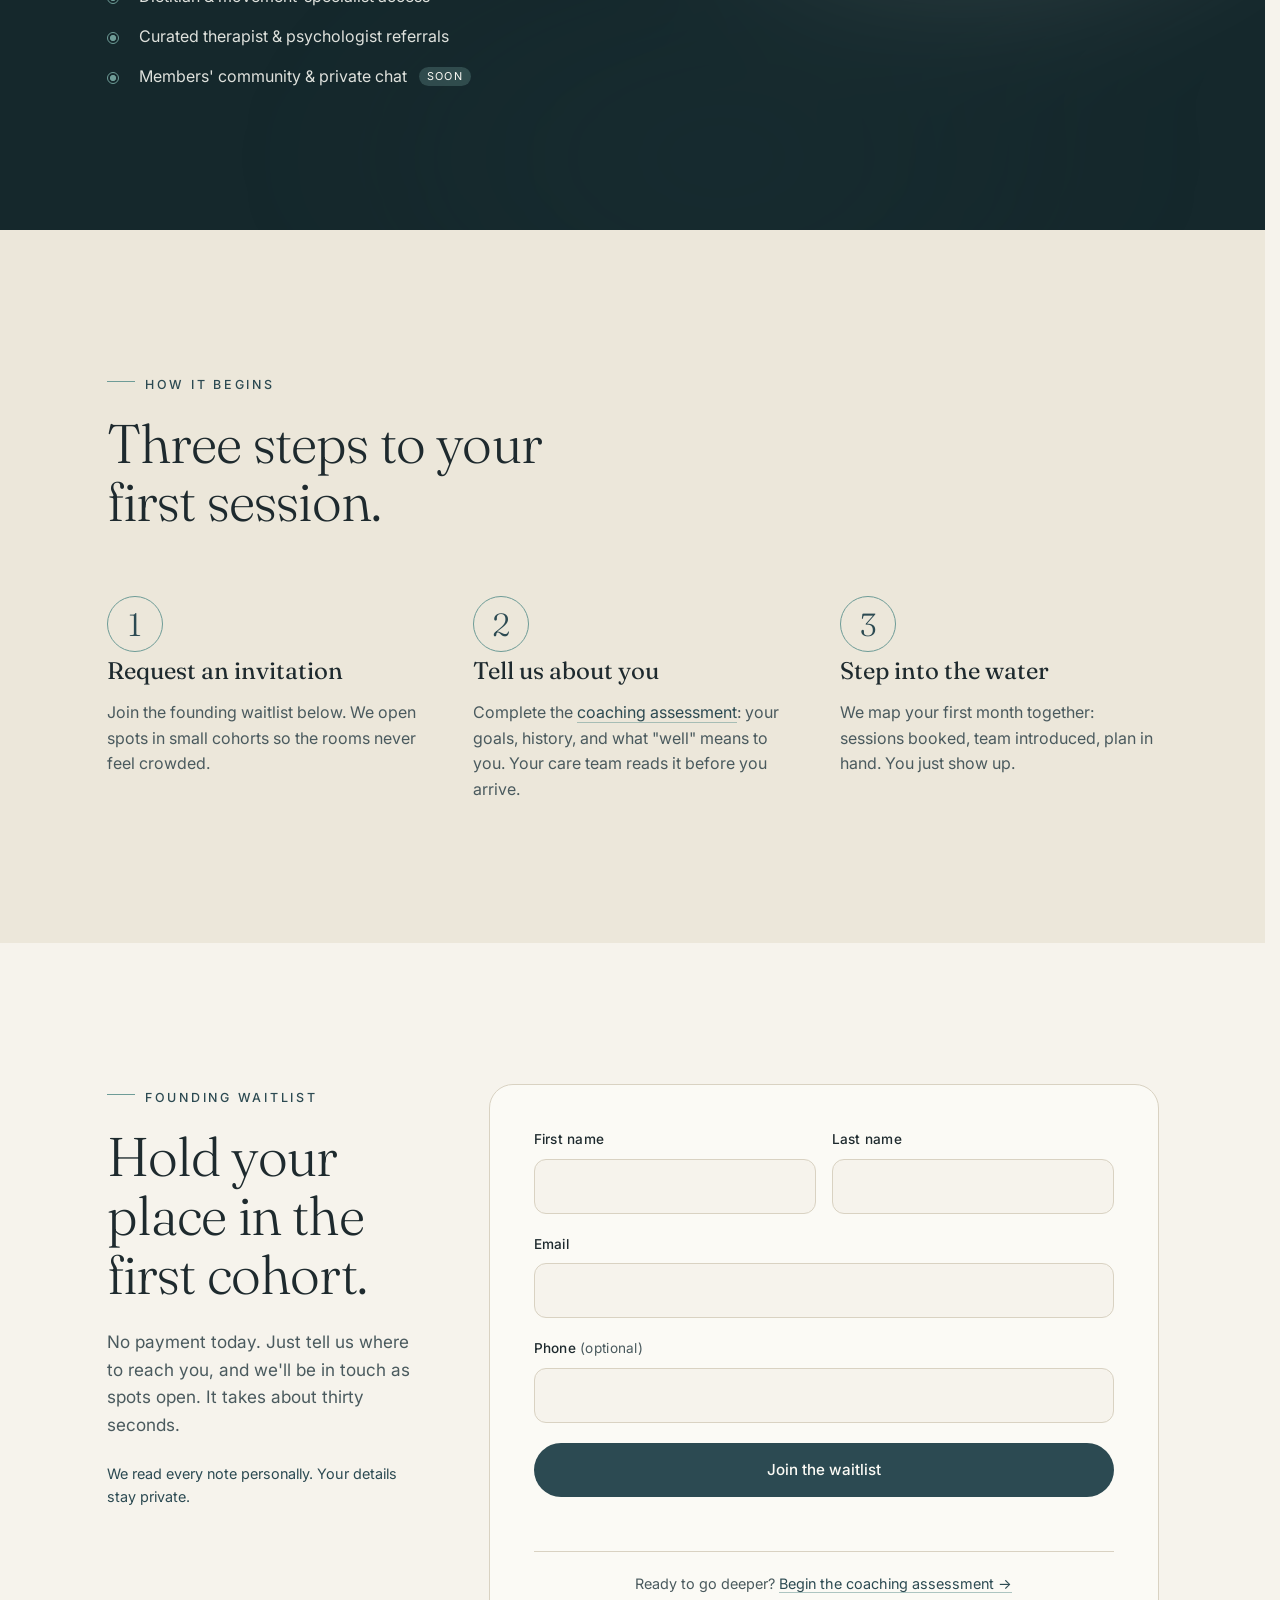
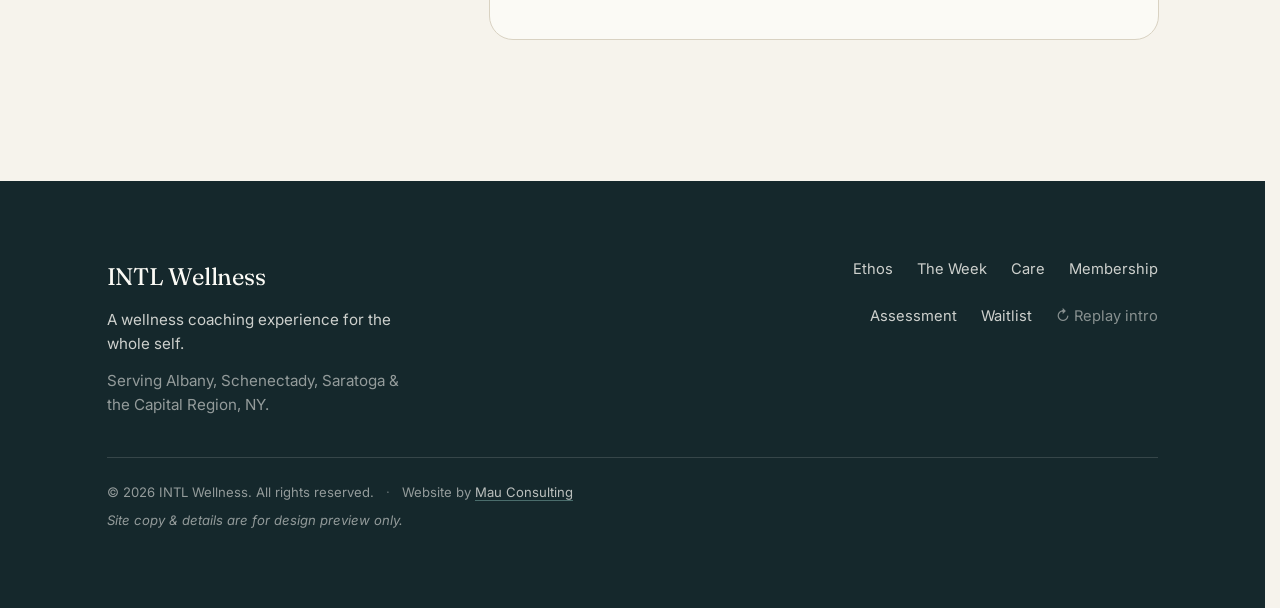
==== commit 8b934eb9: "Local SEO for the Capital Region: titles/meta, LocalBusiness schema, OG/Twitter cards + share image," ====
--- a/index.html
+++ b/index.html
@@ -27,13 +27,64 @@
   </script>
   <meta charset="UTF-8" />
   <meta name="viewport" content="width=device-width, initial-scale=1.0" />
-  <title>INTL Wellness · A Coaching Experience for the Whole Self</title>
-  <meta name="description" content="INTL Wellness is a members-only coaching experience bringing movement, stillness, nourishment, and mind together under one roof. Now accepting founding members." />
+  <title>INTL Wellness — Wellness Coaching in the Capital Region, NY</title>
+
+  <!-- Favicon -->
+  <link rel="icon" href="assets/img/favicon.ico" sizes="any" />
+  <link rel="icon" type="image/png" sizes="32x32" href="assets/img/favicon-32.png" />
+  <link rel="icon" type="image/png" sizes="16x16" href="assets/img/favicon-16.png" />
+  <link rel="apple-touch-icon" href="assets/img/apple-touch-icon.png" />
+  <meta name="description" content="Wellness coaching in New York's Capital Region — strength, yoga, meditation, nutrition and mental-health support in one membership. Now accepting founding members." />
+  <link rel="canonical" href="https://intlwellness.com/" />
+
+  <!-- Local -->
+  <meta name="geo.region" content="US-NY" />
+  <meta name="geo.placename" content="Capital Region, New York" />
 
   <!-- Social preview -->
-  <meta property="og:title" content="INTL Wellness · A Coaching Experience for the Whole Self" />
-  <meta property="og:description" content="A coaching experience for the whole self: movement, stillness, nourishment, and mind, together under one roof. Join the founding member waitlist." />
+  <meta property="og:site_name" content="INTL Wellness" />
+  <meta property="og:title" content="INTL Wellness — Wellness Coaching in the Capital Region, NY" />
+  <meta property="og:description" content="A members-only coaching experience for the whole self: movement, stillness, nourishment, and mind, together under one roof. Serving New York's Capital Region." />
   <meta property="og:type" content="website" />
+  <meta property="og:url" content="https://intlwellness.com/" />
+  <meta property="og:image" content="https://intlwellness.com/assets/img/og-cover.jpg" />
+  <meta property="og:image:width" content="1200" />
+  <meta property="og:image:height" content="630" />
+  <meta name="twitter:card" content="summary_large_image" />
+  <meta name="twitter:title" content="INTL Wellness — Wellness Coaching in the Capital Region, NY" />
+  <meta name="twitter:description" content="A members-only coaching experience for the whole self. Serving New York's Capital Region. Now accepting founding members." />
+  <meta name="twitter:image" content="https://intlwellness.com/assets/img/og-cover.jpg" />
+
+  <!-- Structured data: local business -->
+  <script type="application/ld+json">
+  {
+    "@context": "https://schema.org",
+    "@type": ["HealthClub", "LocalBusiness"],
+    "name": "INTL Wellness",
+    "description": "A members-only wellness coaching experience bringing movement, stillness, nourishment, and mind together under one roof, serving New York's Capital Region.",
+    "url": "https://intlwellness.com/",
+    "logo": "https://intlwellness.com/assets/img/logo.png",
+    "image": "https://intlwellness.com/assets/img/og-cover.jpg",
+    "slogan": "A coaching experience for the whole self",
+    "priceRange": "$$$",
+    "address": { "@type": "PostalAddress", "addressRegion": "NY", "addressCountry": "US" },
+    "areaServed": [
+      { "@type": "City", "name": "Albany, NY" },
+      { "@type": "City", "name": "Schenectady, NY" },
+      { "@type": "City", "name": "Saratoga Springs, NY" },
+      { "@type": "City", "name": "Troy, NY" },
+      { "@type": "AdministrativeArea", "name": "Capital Region, New York" }
+    ],
+    "knowsAbout": ["Wellness coaching", "Personal training", "Strength training", "Yoga", "Guided meditation", "Nutrition coaching", "Mental health support"],
+    "makesOffer": {
+      "@type": "Offer",
+      "name": "Founding membership",
+      "priceCurrency": "USD",
+      "price": "800",
+      "priceSpecification": { "@type": "UnitPriceSpecification", "price": "800", "priceCurrency": "USD", "referenceQuantity": { "@type": "QuantitativeValue", "value": "1", "unitCode": "MON" } }
+    }
+  }
+  </script>
 
   <!-- Fonts: Fraunces (editorial display serif) + Inter (humanist sans) -->
   <link rel="preconnect" href="https://fonts.googleapis.com" />
@@ -358,11 +409,11 @@
         </div>
 
         <form class="form reveal" id="waitlistForm" data-reveal data-delay="1"
-              action="https://formsubmit.co/ajax/william.mau@gmail.com" method="POST" novalidate>
+              action="https://formsubmit.co/william.mau@gmail.com" method="POST" novalidate>
           <input type="hidden" name="_subject" value="New INTL Wellness founding-waitlist signup" />
           <input type="hidden" name="_cc" value="cmbnyc@hotmail.com" />
           <input type="hidden" name="_template" value="table" />
-          <input type="hidden" name="_captcha" value="false" />
+          <input type="hidden" name="_next" value="https://intlwellness.com/thanks.html?f=waitlist" />
           <!-- Honeypot: bots fill this, humans don't. FormSubmit drops it. -->
           <input type="text" name="_honey" tabindex="-1" autocomplete="off" aria-hidden="true"
                  style="position:absolute;left:-9999px;opacity:0;height:0;width:0;" />
@@ -401,7 +452,8 @@
         <span class="wordmark wordmark--footer">
           <span class="wordmark__text">INTL&nbsp;Wellness</span>
         </span>
-        <p>A wellness membership for the whole self.</p>
+        <p>A wellness coaching experience for the whole self.</p>
+        <p class="footer__area">Serving Albany, Schenectady, Saratoga &amp; the Capital Region, NY.</p>
       </div>
       <nav class="footer__nav" aria-label="Footer">
         <a href="#ethos">Ethos</a>
--- a/assets/css/style.css
+++ b/assets/css/style.css
@@ -463,6 +463,7 @@
 .inline-link:hover { color: var(--ink); border-color: var(--sea-deep); }
 
 .footer__fineprint { font-style: italic; }
+.footer__area { margin-top: 0.5rem; font-size: 0.85rem; color: color-mix(in srgb, var(--paper) 55%, transparent); }
 .footer__replay { opacity: 0.62; }
 .footer__replay:hover { opacity: 1; }
 .footer__sep { margin-inline: 0.5rem; color: color-mix(in srgb, var(--paper) 35%, transparent); }
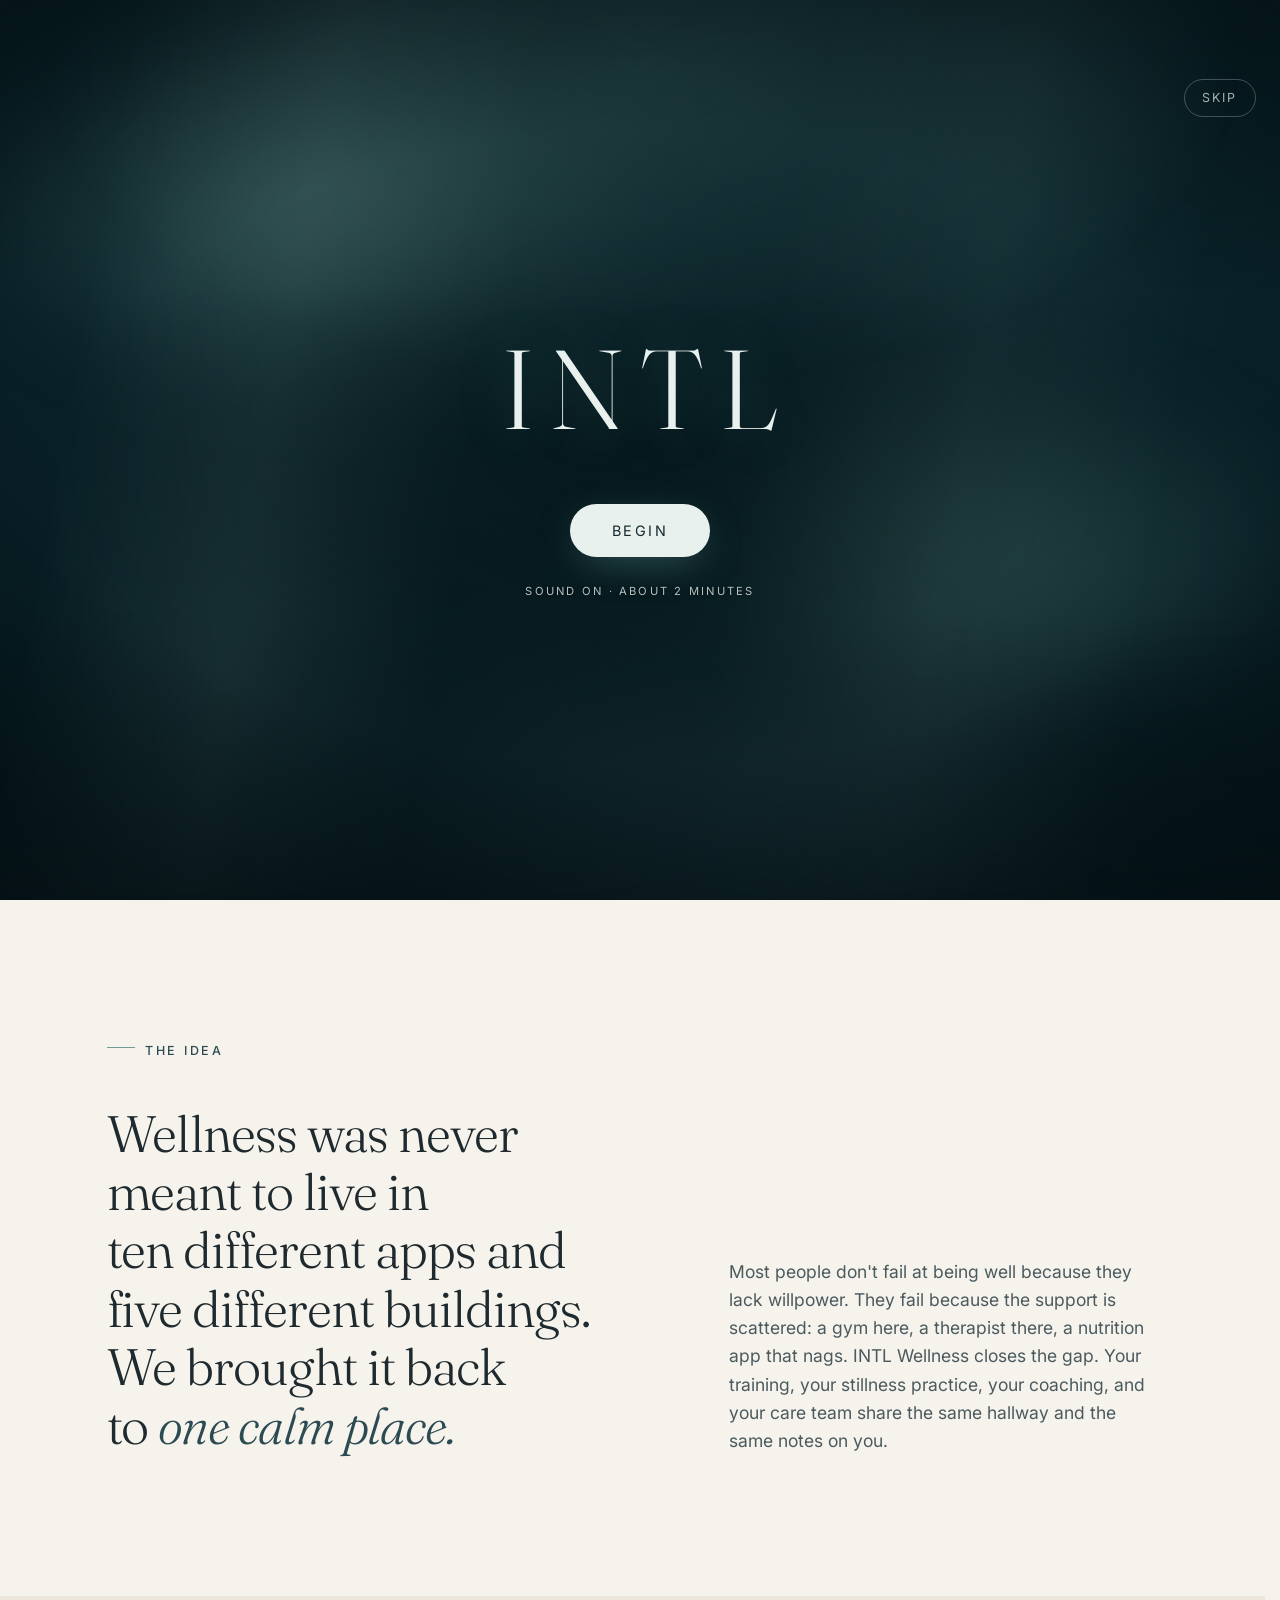
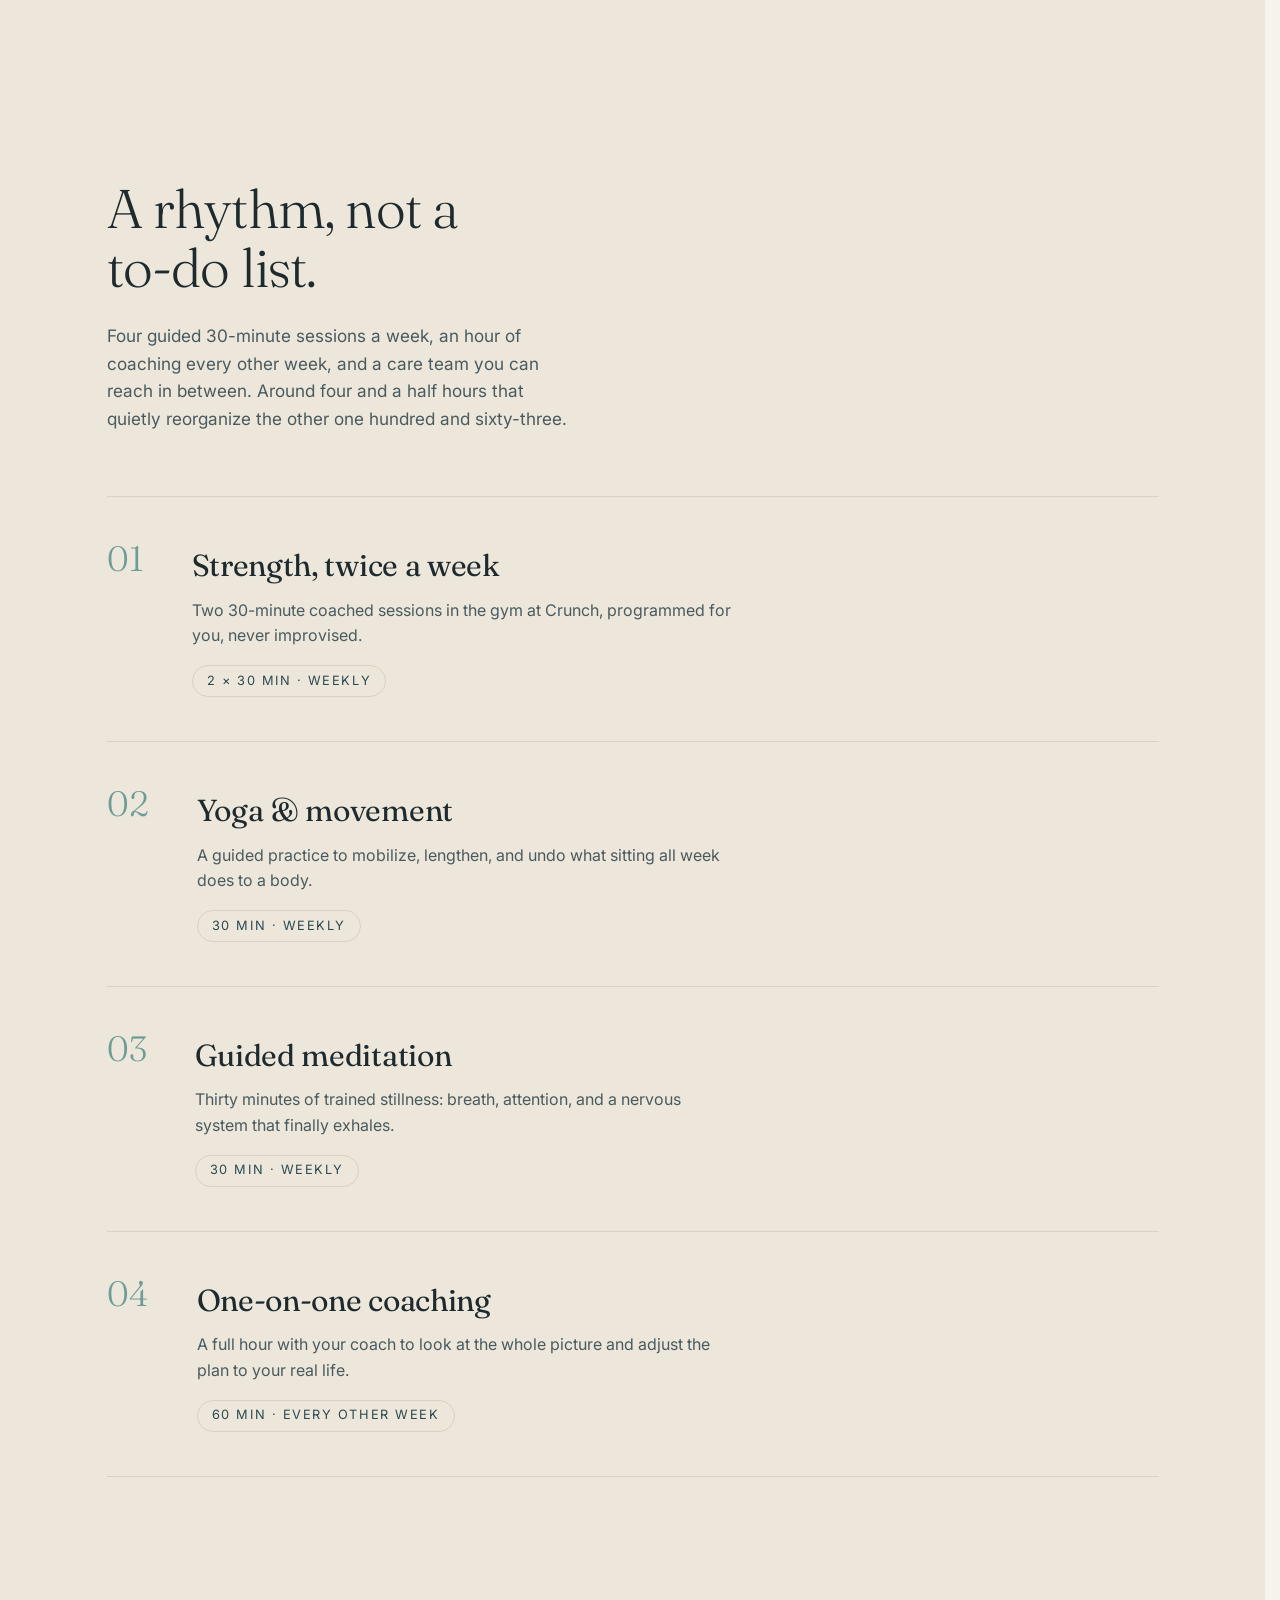
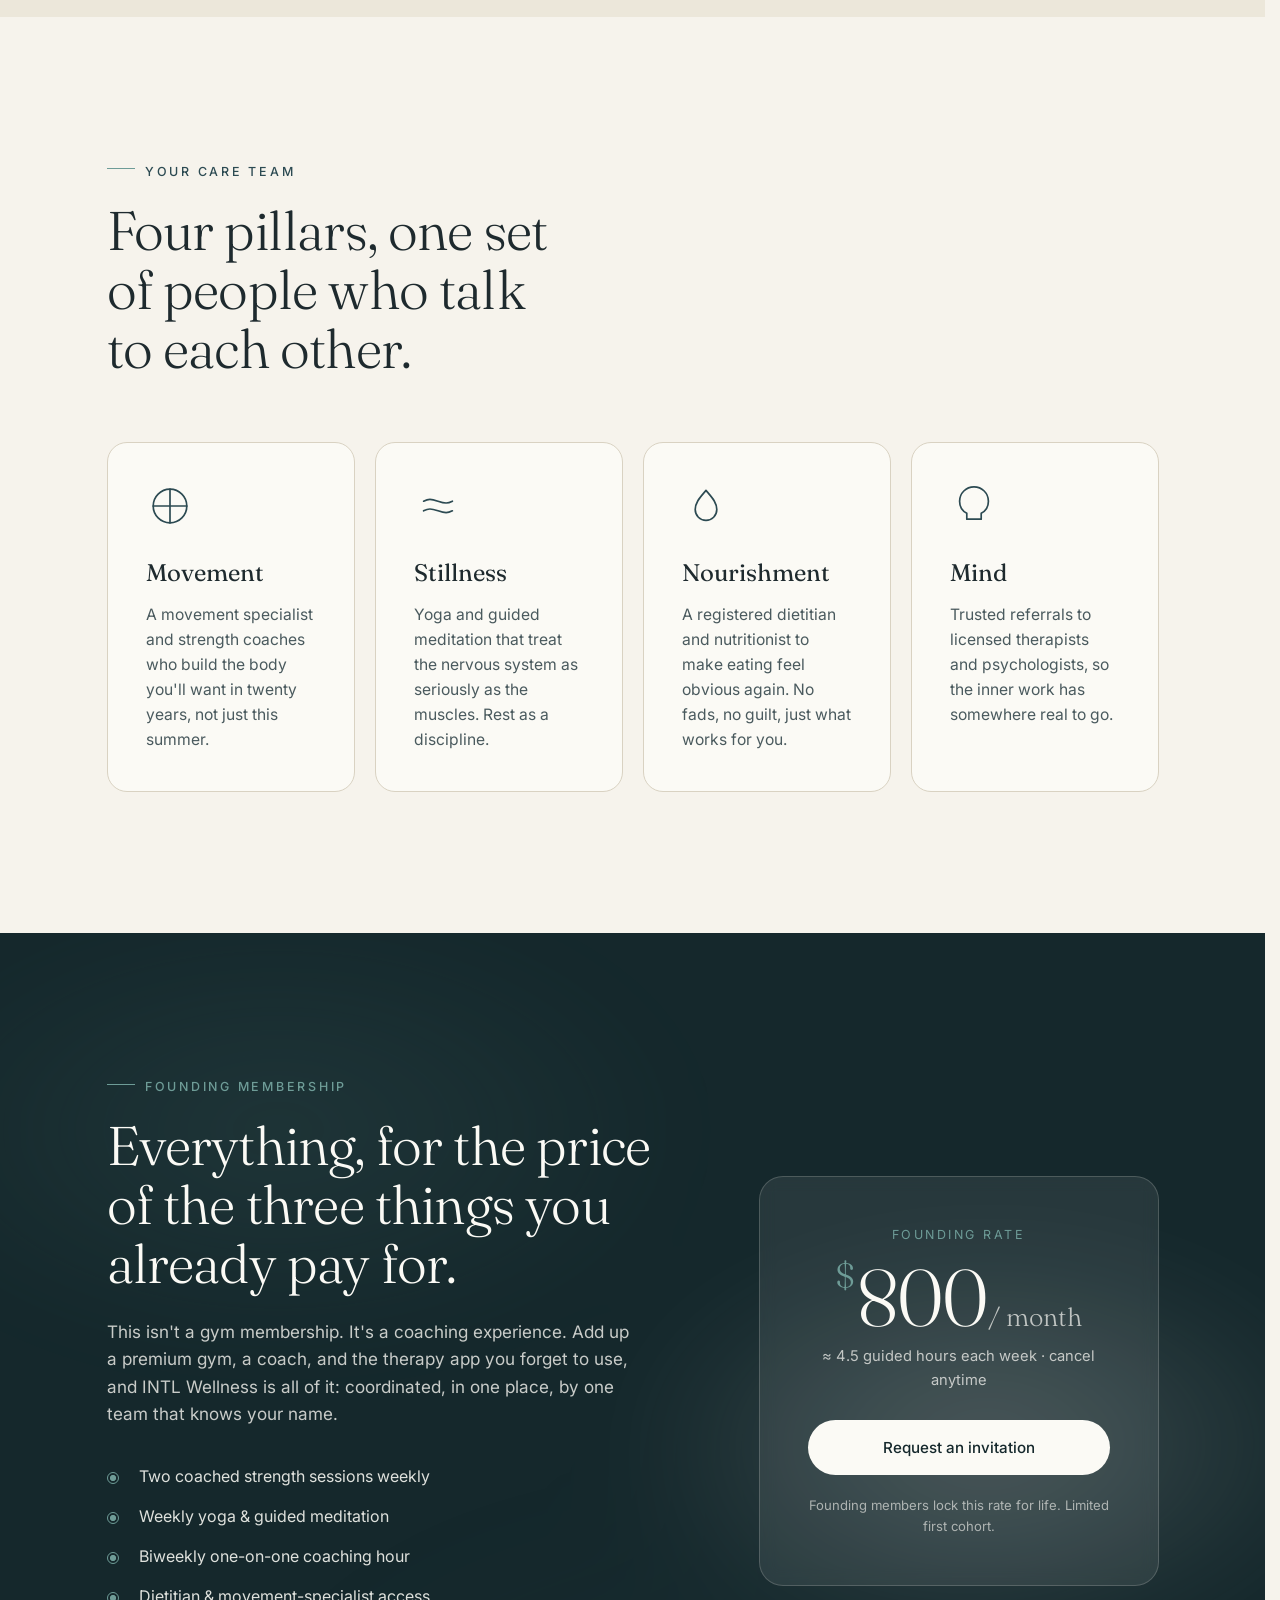
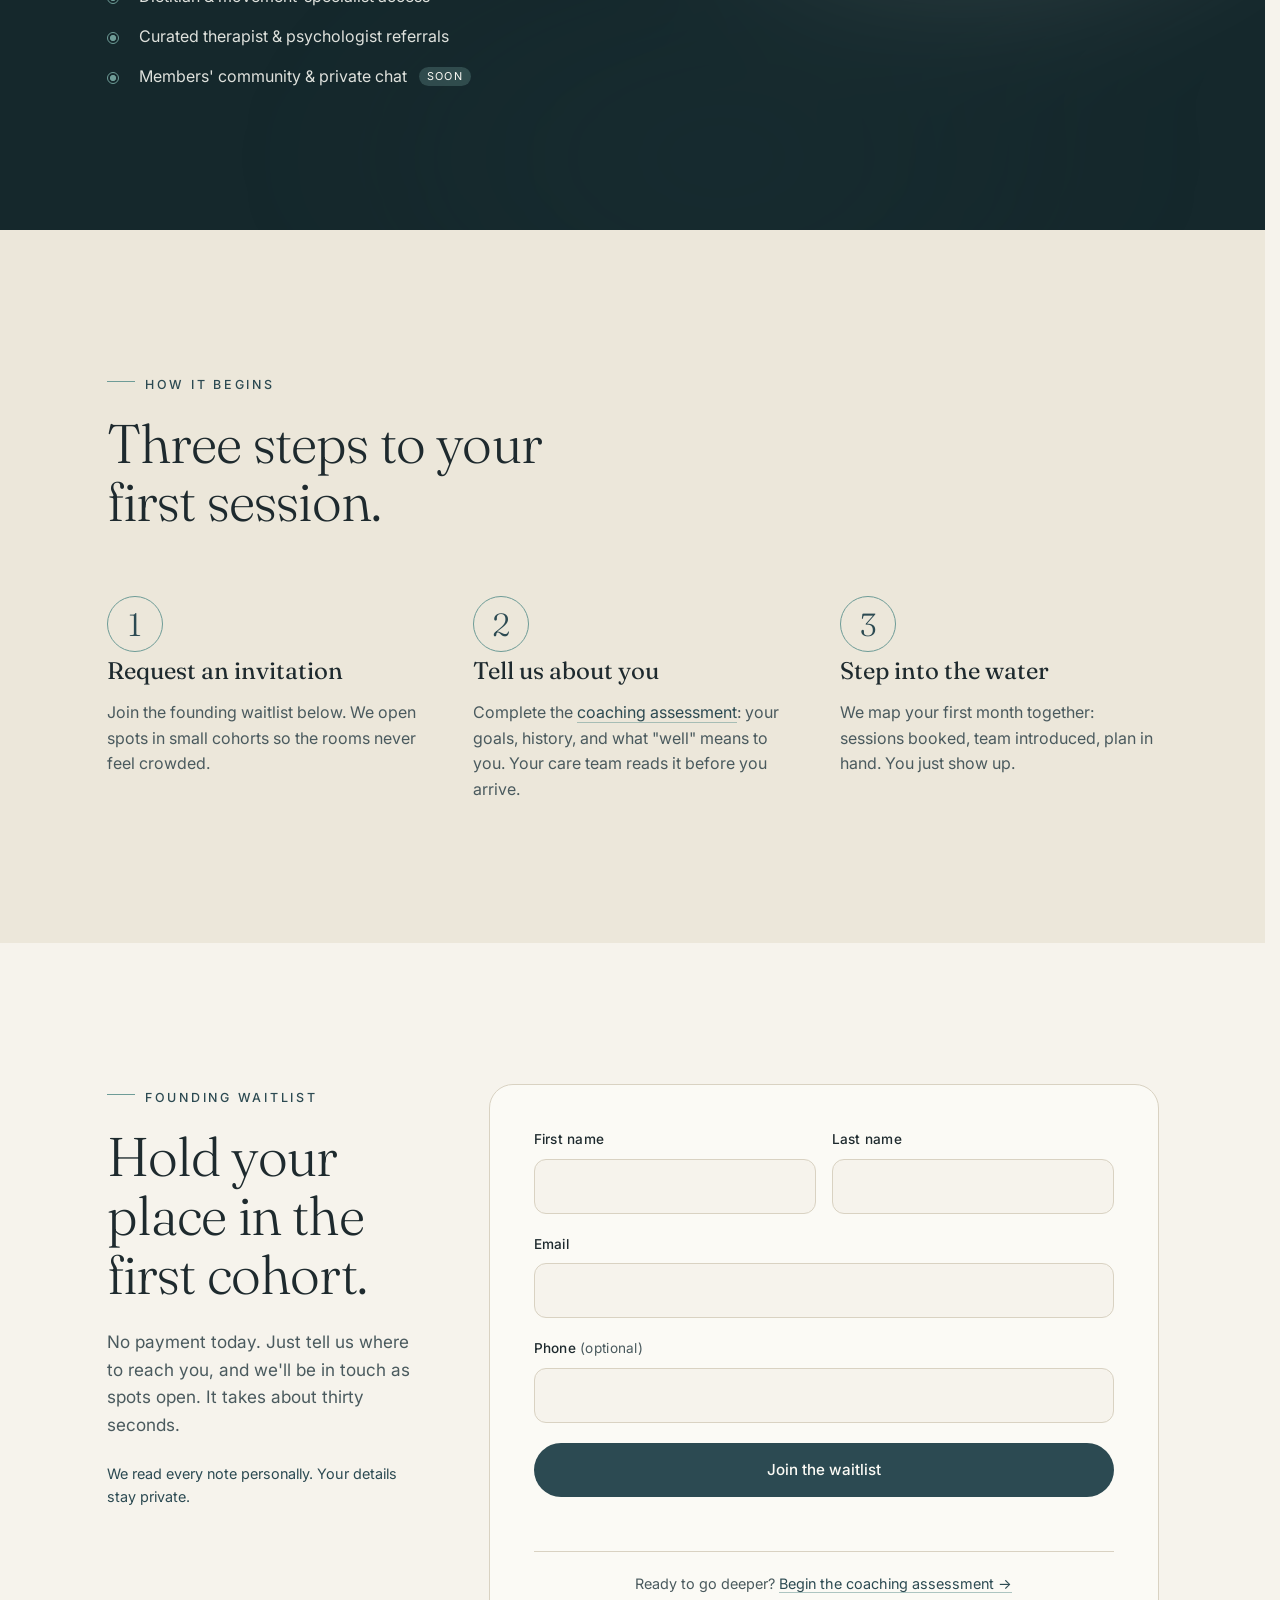
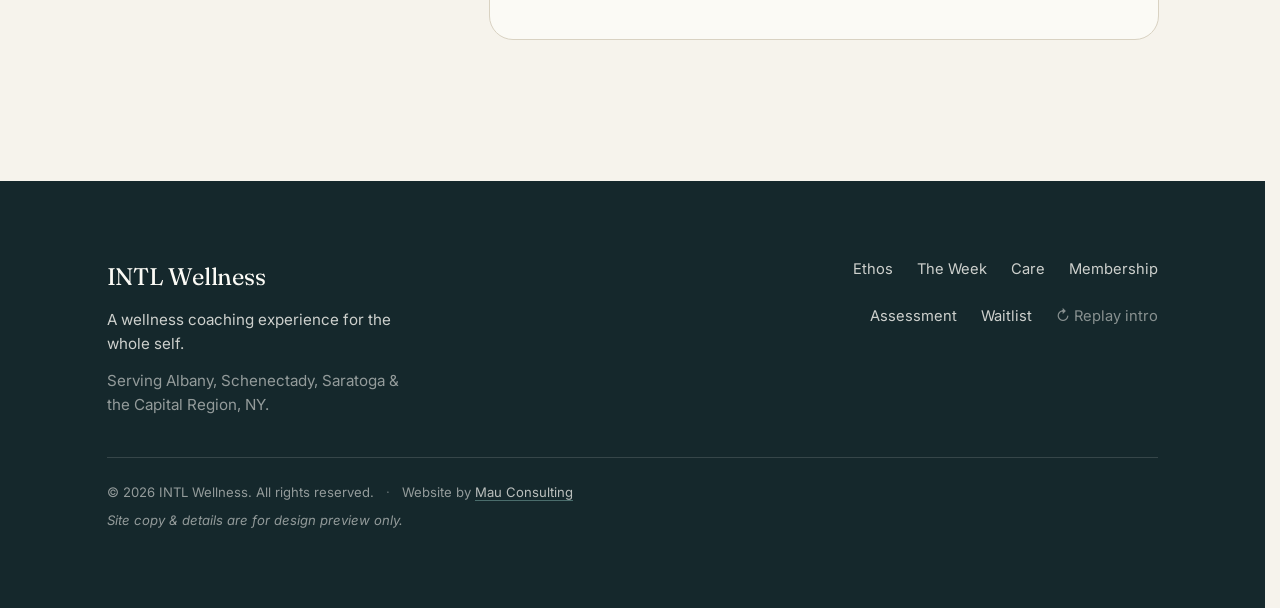
==== commit 61882086: "Intro: Christian's full script as a 2-min narrated intro + new score; site polish fixes Intro - New " ====
--- a/index.html
+++ b/index.html
@@ -121,7 +121,7 @@
       <div class="intro__gate" id="introGate">
         <div class="intro__gate-mark">INTL</div>
         <button class="intro__begin" id="introBegin" type="button">Begin</button>
-        <p class="intro__hint">Sound on &middot; about 25 seconds</p>
+        <p class="intro__hint">Sound on &middot; about 2 minutes</p>
       </div>
 
       <!-- Narration: INTL stays horizontal the whole time; captions read along -->
@@ -197,8 +197,8 @@
         <h1 class="hero__title acronym" aria-label="INTL Wellness">
           <span class="ac-line"><span class="ac-letter">I</span><span class="ac-word">ntentional</span></span>
           <span class="ac-line"><span class="ac-letter">N</span><span class="ac-word">ourished</span></span>
-          <span class="ac-line"><span class="ac-letter">T</span><span class="ac-word">ransformed</span></span>
-          <span class="ac-line"><span class="ac-letter">L</span><span class="ac-word">imitless</span></span>
+          <span class="ac-line"><span class="ac-letter">T</span><span class="ac-word">rusting</span></span>
+          <span class="ac-line"><span class="ac-letter">L</span><span class="ac-word">oved</span></span>
           <span class="ac-wellness" aria-hidden="true">Wellness</span>
         </h1>
         <p class="hero__lede reveal" data-reveal data-delay="2">
@@ -240,7 +240,7 @@
         <div class="section-head">
           <p class="section-label reveal" data-reveal>A week at INTL Wellness</p>
           <h2 class="section-title reveal" data-reveal data-delay="1">
-            A rhythm, not a to-do list.
+            A rhythm, not a <span class="nowrap">to-do list.</span>
           </h2>
           <p class="section-intro reveal" data-reveal data-delay="2">
             Four guided 30-minute sessions a week, an hour of coaching every other week,
--- a/assets/css/style.css
+++ b/assets/css/style.css
@@ -119,6 +119,11 @@
 .btn--pill { border: 1px solid var(--ink); padding: 0.6rem 1.3rem; }
 .btn--pill:hover { background: var(--ink); color: var(--paper); }
 .btn--block { width: 100%; }
+.nowrap { white-space: nowrap; }
+/* .btn's display would otherwise override the hidden attribute (intake step buttons) */
+[hidden] { display: none !important; }
+/* keep a nav pill (e.g. "← Back to home") on-screen beside the wordmark on phones */
+@media (max-width: 420px) { .nav__inner .btn--pill { padding: 0.5rem 0.9rem; font-size: 0.85rem; } }
 
 /* ============================================================
    NAV
@@ -279,6 +284,8 @@
   animation: scrolldot 1.8s var(--ease) infinite;
 }
 @keyframes scrolldot { 0% { opacity: 0; top: 8px; } 40% { opacity: 1; } 80% { opacity: 0; top: 24px; } 100% { opacity: 0; } }
+/* on short laptop screens the hero's buttons reach the bottom, where the cue would sit on them */
+@media (min-width: 900px) and (max-height: 900px) { .hero__scroll { display: none; } }
 
 /* ============================================================
    ETHOS
@@ -291,7 +298,7 @@
   line-height: 1.14; letter-spacing: -0.02em;
   max-width: 18ch;
 }
-.ethos__statement span { display: block; }
+.ethos__statement span { display: block; text-wrap: balance; }
 .ethos__statement em { color: var(--sea-deep); }
 .ethos__body {
   font-size: 1.1rem; color: var(--ink-soft); max-width: 56ch;
--- a/assets/css/intro.css
+++ b/assets/css/intro.css
@@ -22,14 +22,14 @@
 .intro__bg {                          /* real water footage — the base layer */
   position: absolute; inset: 0; width: 100%; height: 100%;
   object-fit: cover; opacity: 0.85;
-  animation: introKen 26s ease-out both;
+  animation: introKen 130s ease-out both;
 }
 .intro__water {
   position: absolute; inset: -8%;
   background:
     radial-gradient(60% 45% at 50% 18%, rgba(140,200,190,0.22), transparent 60%),
     radial-gradient(80% 60% at 50% 120%, rgba(4,16,20,0.9), transparent 60%);
-  animation: introKen 26s ease-out both;
+  animation: introKen 130s ease-out both;
 }
 @keyframes introKen { from { transform: scale(1.02); } to { transform: scale(1.13); } }
 
@@ -119,6 +119,14 @@
   padding: 0 var(--gutter, 1.5rem);
   text-align: center;
 }
+/* soft dark pool behind the wordmark + captions — keeps the light type legible
+   when the water footage runs pale */
+.intro__stage::before {
+  content: ""; position: absolute; z-index: -1; pointer-events: none;
+  left: 50%; top: 50%; transform: translate(-50%, -50%);
+  width: min(1150px, 150vw); height: min(640px, 90vh);
+  background: radial-gradient(closest-side, rgba(3,14,18,0.5), rgba(3,14,18,0.3) 55%, transparent 100%);
+}
 
 /* Begin gate */
 .intro__gate {
@@ -144,7 +152,7 @@
   box-shadow: 0 10px 40px -12px rgba(121,182,172,0.5);
 }
 .intro__begin:hover { transform: translateY(-2px); background: #fff; }
-.intro__hint { font-size: 0.7rem; letter-spacing: 0.2em; text-transform: uppercase; color: rgba(234,242,239,0.48); }
+.intro__hint { font-size: 0.7rem; letter-spacing: 0.2em; text-transform: uppercase; color: rgba(234,242,239,0.78); text-shadow: 0 1px 3px rgba(0,0,0,0.4); }
 
 /* Narration */
 .intro__narr {
@@ -173,7 +181,17 @@
 .intro.is-playing .intro__wordmark {
   opacity: 1; transform: none; letter-spacing: 0.24em;
 }
-.intro__wordmark span { display: inline-block; will-change: transform; }
+.intro__wordmark span {
+  display: inline-block; will-change: transform;
+  transition: color 1.4s var(--ease, ease), text-shadow 1.4s var(--ease, ease), opacity 1.4s var(--ease, ease);
+}
+/* lit as the narrator names it: intention, nourished, trust, love. Once the
+   first lights, the rest dim so INTL visibly builds I → IN → INT → INTL. */
+.intro__wordmark.is-lighting span:not(.lit) { opacity: 0.3; }
+.intro__wordmark span.lit {
+  color: #fff;
+  text-shadow: 0 0 24px rgba(170,230,218,0.95), 0 0 80px rgba(121,182,172,0.85), 0 4px 30px rgba(0,0,0,0.5);
+}
 
 /* Captions — slow, soft, blur-in */
 .intro__cap {
@@ -182,7 +200,7 @@
   font-weight: 300; font-style: italic;
   font-size: clamp(1.4rem, 3.6vw, 2.4rem);
   line-height: 1.3; letter-spacing: 0.005em;
-  color: #EAF2EF; text-shadow: 0 2px 40px rgba(0,0,0,0.55);
+  color: #EAF2EF; text-shadow: 0 1px 3px rgba(0,0,0,0.45), 0 2px 40px rgba(0,0,0,0.6);
   max-width: 24ch; margin: 0 auto;
   opacity: 0; filter: blur(7px); transform: translateY(10px);
   transition: opacity .9s var(--ease, ease), filter .9s var(--ease, ease), transform .9s var(--ease, ease);
@@ -191,6 +209,7 @@
 
 /* handoff fade */
 .intro--out .intro__cap,
+.intro--out .intro__stage::before,
 .intro--out .intro__skip,
 .intro--out .intro__scrim,
 .intro--out .intro__vignette,
